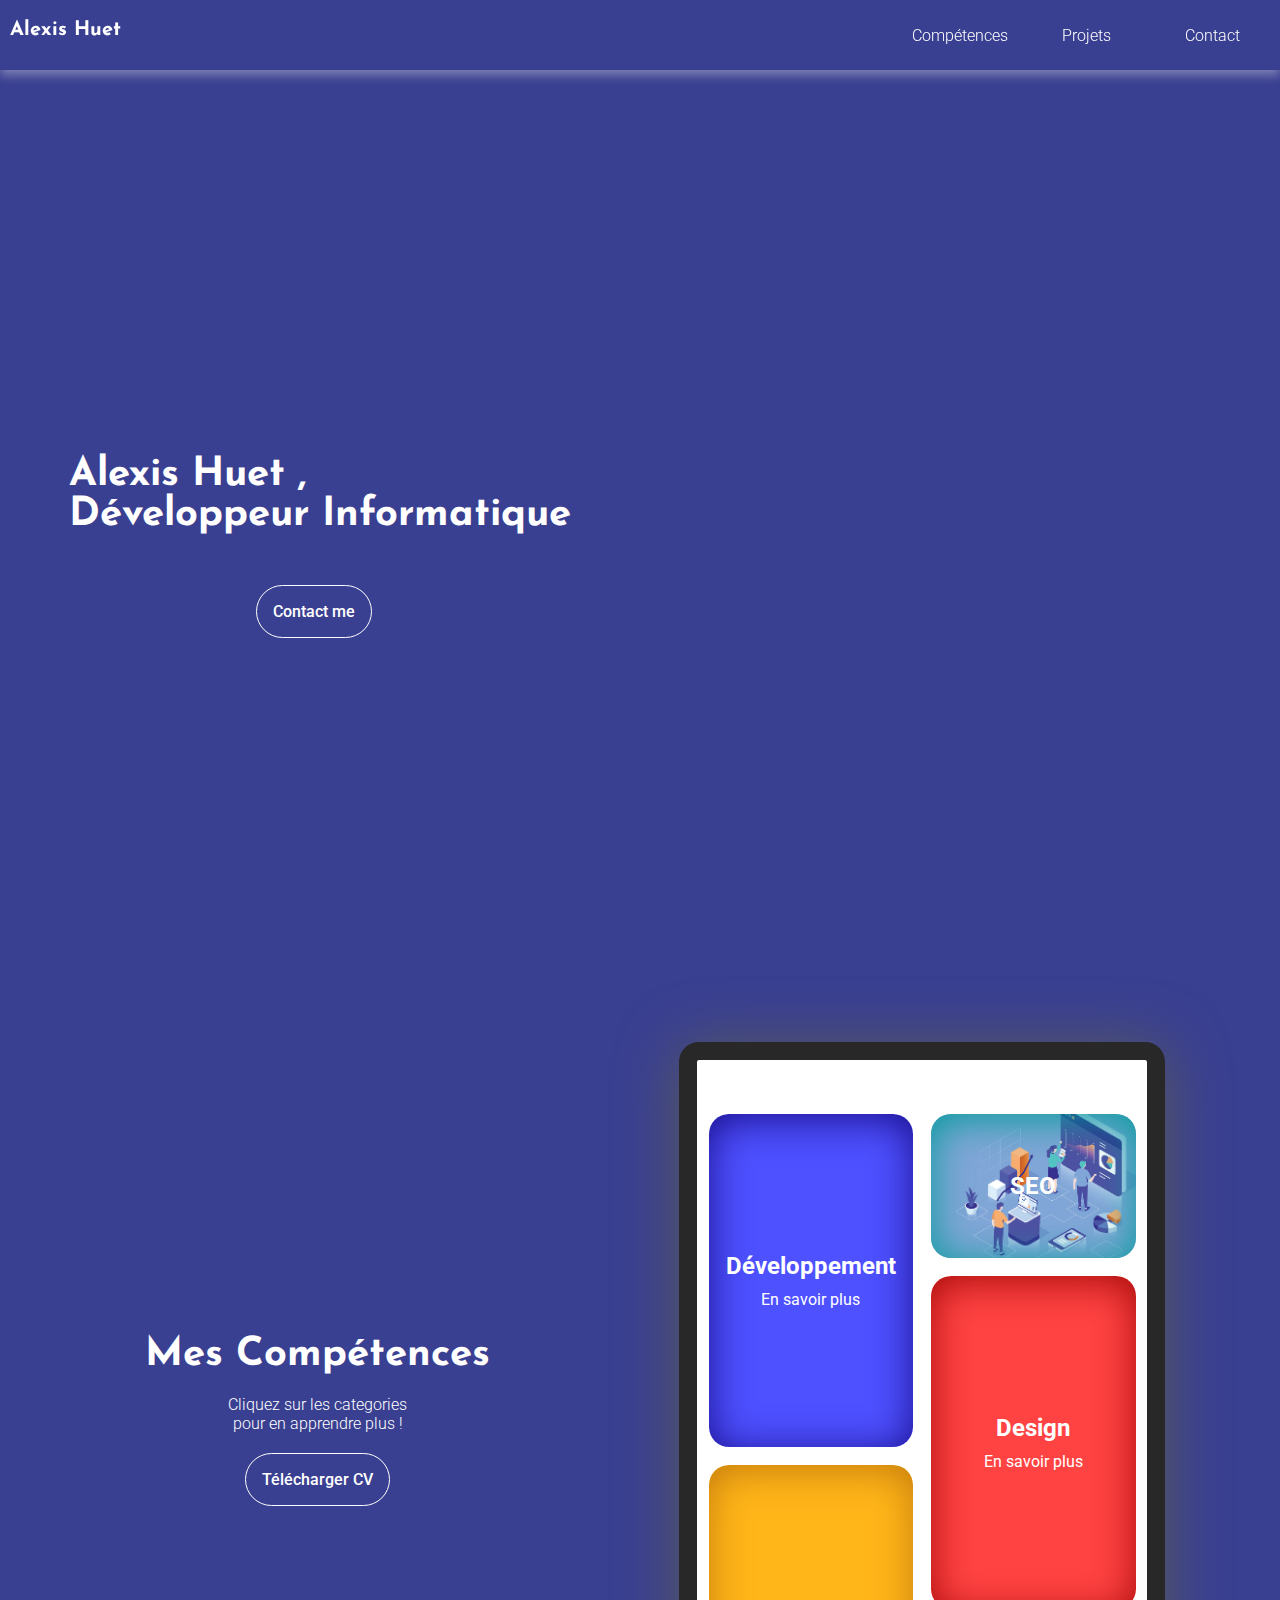
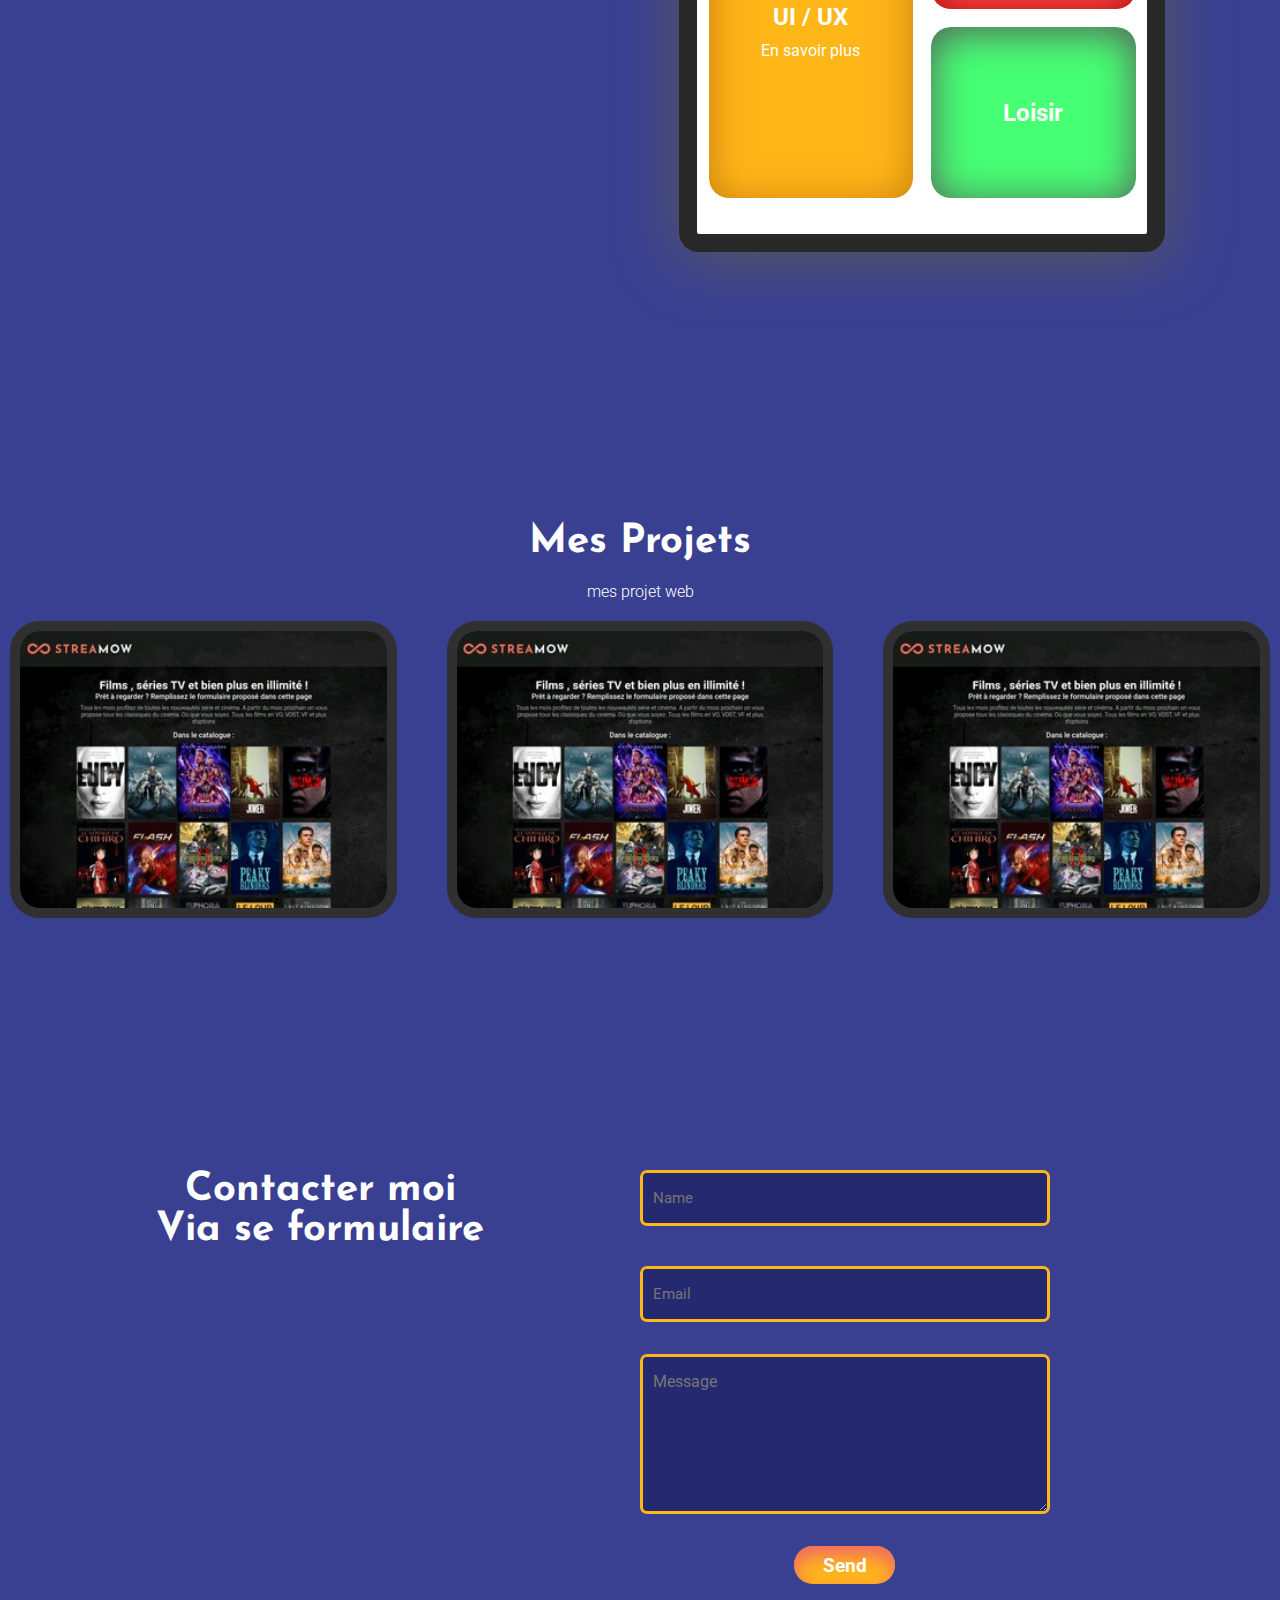
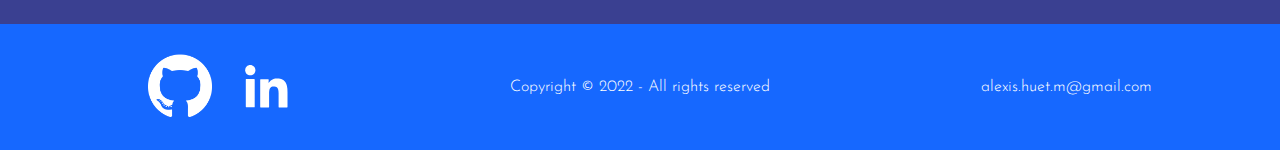
==== index.html @ 776e1e2f "fix" ====
<!DOCTYPE html>
<html lang="fr">
  <head>
    <meta charset="UTF-8" />
    <meta http-equiv="X-UA-Compatible" content="IE=edge" />
    <meta name="viewport" content="width=device-width, initial-scale=1.0" />
    <link rel="stylesheet" href="css/reset.css" />
    <link rel="stylesheet" href="css/theme.css" />
    <link rel="stylesheet" href="css/main.css" />
    <link rel="stylesheet" href="css/nav.css" />
    <link rel="stylesheet" href="css/hero_ban.css" />
    <link rel="stylesheet" href="css/skills.css" />
    <link rel="stylesheet" href="css/myskills.css" />
    <link rel="stylesheet" href="css/card.css" />
    <link rel="stylesheet" href="css/modal.css" />
    <link rel="stylesheet" href="css/project.css" />
    <link rel="stylesheet" href="css/contact.css" />
    <link rel="stylesheet" href="css/footer.css" />

    <title>Portfolio</title>
  </head>
  <body>
    <header>
      <a href=""><h1>Alexis Huet</h1></a>
      <nav>
        <ul>
          <li><a href="index.html">Compétences</a></li>
          <li><a href="portfolio.html">Projets</a></li>
          <li><a href="contact.html">Contact</a></li>
          
        </ul>
      </nav>
    </header>
    <main>
      <section class="hero_banner">
        <h2>
          Alexis Huet ,<br />
          Développeur Informatique
        </h2>
        <p></p>
        <a href="">Contact me</a>
      </section>
      <section class="skills">
        <div class="myskills">
          <h2>Mes Compétences</h2>
          <p>Cliquez sur les categories<br />pour en apprendre plus !</p>
          <button>Télécharger CV</button>
        </div>

        <ul class="cards-dis">
          <li class="border">
            <!--Template-->
          </li>
          <li class="dz card-ddzone">
            <h3>SEO</h3>
          </li>
          <li class="card card-l">
            <h3>Développement</h3>
            <p>En savoir plus</p>
          </li>
          <li class="card card-ur">
            <h3>Design</h3>
            <p>En savoir plus</p>
          </li>
          <li class="card card-br">
            <h3>UI / UX</h3>
            <p>En savoir plus</p>
          </li>
          <li class="dz card-dzone">
            <h3>Loisir</h3>
          </li>
        </ul>
      </section>
      <section class="my_projects">
        <h2>Mes Projets</h2>
        <p>mes projet web</p>
        <ul class="grid_projects">
          <li>
            <img src="asset/strmw.jpeg" alt="Streamow site de streaming" />
          </li>
          <li><img src="asset/strmw.jpeg" alt="" /></li>
          <li><img src="asset/strmw.jpeg" alt="" /></li>
        </ul>
      </section>
      <section class="contact">
        <h2>
          Contacter moi <br />
          Via se formulaire
        </h2>
        <form action="">
          <input type="text" name="name" placeholder="Name" />
          <input type="email" name="email" placeholder="Email" />
          <textarea name="message" placeholder="Message"></textarea>
          <input type="submit" value="Send" />
        </form>
      </section>
    </main>
    <footer>
      <div>
        <a href=""><img src="asset/Github.png" alt="" /></a>
        <a href=""><img src="asset/linkedin.svg" alt="" /></a>
      </div>

      <p>Copyright &copy; 2022 - All rights reserved</p>
      <p>alexis.huet.m@gmail.com</p>
    </footer>
    <script src="js/modal.js"></script>
  </body>
</html>
---- css/theme.css ----
:root{
    
    ---font-light-color:rgb(255, 255, 255);
    ---font-dark-color:rgb(58, 64, 145);
    ---title-size:4rem;
    ---title-font-family:'Josefin Sans', sans-serif;
    ---p-font-family:'Roboto', sans-serif;
    
}
---- css/main.css ----
@import url('https://fonts.googleapis.com/css2?family=Roboto:wght@300;500;700&display=swap');
@import url('https://fonts.googleapis.com/css2?family=Josefin+Sans:wght@700&display=swap');

body{
    background-color: var(---font-dark-color);
}
---- css/nav.css ----
header{
    display: flex;
    background-color:var(---font-dark-color);
    position:sticky;
    top:0;
    text-align: center;
    box-shadow: 0 0.5rem 1rem 0 #f7f4f45d;
    justify-content: space-between;
    z-index: 2;
    
    
}
header a{
    text-decoration: none;
    color: var(---font-light-color);
    padding: 1rem;
    margin-right: 1rem;
}
header>a>h1{
    margin-top: 0.5em;
    font-family: var(---title-font-family);
    margin-bottom: 2rem;
    font-size: 2rem;
    font-weight: 700;
    color: var(---font-light-color);
    float: left;
}
nav{
    font-family: var(---p-font-family);
    display: flex;
    align-items: center;
    font-size: 1.6rem;
    font-weight: 300;
    scroll-behavior: smooth;

    
    
}
nav>ul{
    display: grid;
    grid-template-columns: repeat(3, 1fr);
}
---- css/hero_ban.css ----
.hero_banner{
    height: 100vh;
    display: flex;
    background-image: url(asset/herobanbc.jpg);
    background-repeat: no-repeat;
    background-size: contain;

}
.hero_banner>img{
    width: 100%;
    height: 100%;
    object-fit: cover;
}
.hero_banner>h2{
    font-family: var(---title-font-family);
    font-size:var(---title-size);
    font-weight: 700;
    color: #fff;
    position: absolute;
    top: 55%;
    left: 25%;
    transform: translate(-50%, -50%);
}
.hero_banner>a{
    font-family: 'Roboto', sans-serif;
    font-size: 1.6rem;
    font-weight: 500;
    color: #fff;

    text-decoration: none;
    text-align: center;
    border: 0.1em solid #fff;
    position: absolute;
    top: 65%;
    left: 20%;
    padding: 1em;
    border-radius: 4em 4em 4em 4em;
}
.hero_banner>a:hover{
    transition: ease-in-out 0.3s;
    background-color: var(---font-dark-color);
    color:var(---font-light-color);
}
---- css/skills.css ----
.skills{
    display: grid;
    grid-template-columns: repeat(2, 1fr);
    grid-gap: 1rem;
    font-family: var(---p-font-family);
    height: 100vh;
}
.skills>div>h2{
    font-family: var(---title-font-family);
    font-size: 4em;
    font-weight: 700;
    color: var(---font-light-color);
}
.skills>div>p{
    font-family: var(---p-font-family);
    font-size: 1.6em;
    font-weight: 300;
    color: var(---font-light-color);
}
.skills>div>button{
    font-family: var(---p-font-family);
    font-size: 1.6rem;
    font-weight: 500;
    color: var(---font-light-color);
;    border: 0.1em solid var(---font-light-color);
    padding: 1em;
    border-radius: 4em 4em 4em 4em;
}


.cards-dis>li>img{
    width: 6.4rem;
    height: 6.4rem;

}
---- css/myskills.css ----
.myskills {
    display: flex;
    flex-direction: column;
    justify-content: center;
    align-items: center;
    gap: 2rem;
    margin: 0 auto;
    width: 100%;
    padding: 0;
    text-align: center;
}
.myskills>h2{
    font-family: 'Josefin Sans', sans-serif;
    font-size: 4em;
    font-weight: 700;
    color: var(---font-light-color);
}
.myskills>p{
    font-family: 'Josefin Sans', sans-serif;
    font-size: 1.6em;
    font-weight: 300;
    color: var(---font-light-color);
}
.myskills>button{
    font-family: 'Roboto', sans-serif;
    font-size: 1.6rem;
    font-weight: 500;
    color: var(---font-light-color);
    border: 0.1em solid var(---font-light-color);
    padding: 1em;
    border-radius: 4em 4em 4em 4em;
}
---- css/card.css ----
.cards-dis{
position: relative;

}
.cards-dis>*{
    position: absolute;
}
.card{
    display: flex;
    flex-direction: column;
    justify-content: center;
    align-items: center;

height: 37vh;
width: 16vw;
padding: 2em;
gap: 1rem;
border-radius: 2em;

    
}
.card:hover{
    opacity: 0.8;
    transition: all  ease-in-out 0.5s;
}
.cards-dis>*{
    cursor:pointer;
}
.cards-dis>*>h3{
    font-size: 2.4rem;
    font-weight: 700;
    color: #fff;
    text-align: center;
    margin:0;
}
.cards-dis>*>p{
    font-size: 1.6rem;
    font-weight: 400;
    color: #fff;
    text-align: center;
    margin:0;
}


.card-ddzone{
    display: flex;
    flex-direction: column;
    justify-content: center;
    background-color: rgb(70, 255, 230);
    box-shadow: inset rgb(2, 155, 155) 0 0.5em 4em 0;
    height: 16vh;
    width: 16vw;
    top: 16% ;
    left: 45% ;
    border-radius: 2rem;
    background-image: url(../asset/seo.jpg);
    background-size: cover;

}
.border{
    border: solid rgb(40, 40, 40) 2vh;
    background-color: #fff;
    border-radius: 2em;
    height: 90vh;
    width: 38vw;
    top:8%;
    left: 5.3%;
    box-shadow:  rgb(89, 90, 89) 0 0.5em 6em 0 ;
    cursor:initial;
}
.card-dzone>h3{
    font-size: 2.4rem;
    font-weight: 700;
    color: #fff;
    text-align: center;
    margin:0;
}
.card-dzone{
    display: flex;
    flex-direction: column;
    justify-content: center;
    text-align: center;
    background-color: rgb(70, 255, 116);
    box-shadow: inset rgb(89, 90, 89) 0 0.5em 4em 0 ;
    background-image: url(https://www.ecranmobile.fr/photo/art/grande/58908929-43381174.jpg?v=1631617377);
    background-size: cover;
    background-position: center;
    height: 19vh;
    width: 16vw;
    top: 73% ;
    left: 45% ;
    border-radius: 2rem;

}

.card-l{
    left: 10%;
    top: 16%;
    background-color: rgb(78, 81, 255);
    box-shadow: inset rgb(26, 14, 139) 0 0.5em 4em 0 ;
    background-image: url(https://media.istockphoto.com/photos/programming-code-abstract-technology-background-of-software-deve-picture-id537331500?b=1&k=20&m=537331500&s=170667a&w=0&h=-OawbbTR9TwfewLYKlaU-_cn1m_dq1WLpBK1qubFhGI=);
    background-size: cover;
    background-position: center;
}
.card-br{
    top:55%;
    left: 10%;
    background-color: rgb(255, 182, 25);
    background-image: url(https://blog.lesjeudis.com/wp-content/uploads/2021/06/ux-ui-design-mobile-1536x673.png);
    background-size: cover;
    background-position: center;
    box-shadow: inset rgb(197, 123, 12) 0 0.5em 4em 0 ;
}
.card-ur{
    top: 34%;
    left: 45%;
    background-color: rgb(255, 67, 67);
    background-image: url(https://aldraskaii.info/wp-content/uploads/2016/10/Logo-Design-Ireland1.jpg);
    background-size: cover;
    background-position: center;
    box-shadow: inset rgb(165, 9, 9) 0 0.5em 4em 0 ;
    
}
---- css/modal.css ----
/*exit button*/
.exit {
    position: absolute;
    left: 1rem;
    top: 2.5rem;
    width: 3.2rem;
    height: 3.2rem;
    opacity: 0.3;
    z-index: 1;
    content: '-';
    color: black;
  }
  .exit:hover {
    opacity: 1;
  }
  .exit:before, .exit:after {
    position: absolute;
    left: 1.5em;
    content: ' ';
    height: 1.5em;
    width: 0.2em;
    background-color: rgb(0, 0, 0);
  }
  .exit:before {
    top: -25%;
    transform: rotate(45deg);
  }
  .exit:after {
    top: 23%;
    transform: rotate(-45deg);
  }
/**/

.bd-dev{
    z-index: 1;
    transition:all ease-in-out 0.5s;
    overflow: hidden;
    background-color: rgb(255, 255, 255);
}
.border>h3{
    color: rgb(0, 0, 0);
    padding-top: 2rem;
    padding-bottom: 2rem;
    box-shadow: 0 0.5rem 1rem 0 #8282825d;
    margin-bottom: 2rem;
    font-family: var(---title-font-family);
    
}
.dis-prog{
    display: grid;
    grid-template-columns: repeat(2,1fr);
    text-align: center;
}
.border>h4{
    text-align: center;
    font-family: var(---title-font-family);
    padding-top: 1rem;
    padding-bottom: 1rem;
    font-size: 2rem;
    margin: 2rem 2rem 2rem 2rem;
    color: black;
    border-bottom: solid thin black;

}
h5{
    font-family: var(---title-font-family);
    font-size: 2rem;
    margin-left: 2rem;
}
.comp-dis{
    display: grid;
    gap:  1rem;
    grid-template-columns: repeat(2,1fr);
    

}
.comp-dis>li{
    display: flex;
    align-items: center;
    font-size: 2rem;
    background: linear-gradient(to bottom right,rgb(58,170,252),rgb(1,31,53));
    border-radius: 2vw;
    color: #fff;
    
}
.comp-dis>li>h6{
    font-family: var(---p-font-family);
    font-weight: 500;
    font-size: 1.6rem;
    margin-left: 2rem;
}
.comp-dis>li>img{
    background-color: rgb(241, 241, 241);
    border-radius: 2rem;
    width: 8vw;
}
.exit{
    position: absolute;
    color: rgb(0, 0, 0);

}

/* Graph */

.dis-graph{
    display: grid;
    gap: 1rem;
}
.dis-graph>li{
    display: flex;
    flex-flow: row nowrap;
    align-content: center;
    border-radius: 2rem;
    margin-left: 2rem;
    margin-right: 2rem;
    height: 15vh;
}
.dis-graph>li:nth-child(1){
    background: linear-gradient(to bottom right,rgb(58,170,252),rgb(5, 72, 119));
}
.dis-graph>li:nth-child(2){
    background: linear-gradient(to bottom right,rgb(252,153,39),rgb(163, 8, 11));
}
.dis-graph>li:nth-child(3){
    background: linear-gradient(to bottom right,rgb(252, 39, 192),rgb(209, 45, 47));
}
.dis-graph>li:nth-child(4){
    background: linear-gradient(to bottom right,rgb(40, 38, 39),rgb(18, 11, 11));
}
.dis-graph>li>h6{
    font-size: 2.6rem;
    margin: 0;
    color: #fff;
    margin-top: 1rem;
    margin-left: 1rem;
    text-align: center;
}
.dis-graph>li>img{
    float: left;
}
---- css/project.css ----
.my_projects {
    height: 100vh;
  display: flex;
  flex-direction: column;
  justify-content:center;
  text-align: center;
  gap: 2rem;
}
.my_projects > h2 {
  font-family:var(---title-font-family);
  font-size: 4.0rem;
  font-weight: 700;
  color:var(---font-light-color);
}
.my_projects > p {
  font-family: var(---p-font-family);
  font-size: 1.6rem;
  font-weight: 300;
  color: var(---font-light-color);
}
.grid_projects {
  display: grid;
  grid-template-columns: repeat(3, 1fr);
  grid-gap: 5rem;
  margin: 0rem 1rem 0rem 1rem;
}
.grid_projects > li {
  color:var(---font-light-color);
  text-align: center;
  border-radius: 3rem;
  overflow: hidden;
  border: 1rem solid rgb(48, 48, 48);
}
.grid_projects > li > img {
  width: 100%;
  height: 100%;
  object-fit: cover;
}
---- css/contact.css ----
.contact{
    font-family: 'Roboto', sans-serif;
        display: grid;
        grid-template-columns: repeat(2, 1fr);
        justify-content: center;
}
.contact>h2{
    font-family: 'Josefin Sans', sans-serif;
    font-size: 4.0em;
    font-weight: 700;
    color: var(---font-light-color);
    text-align: center;
    float: left;

}
.contact>form{
    display: flex;
    width: fit-content;
    align-items: center;
    justify-content: center;
    flex-direction: column;
}
.contact>form>input:nth-child(2){
    margin-top: 4rem;

}
.contact>form>input{
    font-size: initial;
    width: 32vw;
    background-color: rgb(36, 41, 112);
    border-radius: 0.7rem 0.7rem 0.7rem 0.7rem;
    padding: 2.5rem 0rem 2.5rem 1rem;
    height: 2em;
    border: rgb(255, 182, 25) 3px solid;
    font-family: 'Roboto', sans-serif;
    font-size: 1.5rem;

}
.contact>form>textarea{
    width: 32vw;
    margin-top: 2em;
    margin-bottom: 2em;
    background-color: rgb(36, 41, 112);
    border-radius: 0.7rem 0.7rem 0.7rem 0.7rem;
    padding: 1.5rem 0rem 0rem 1rem;
    height: 10em;
    border: rgb(255, 182, 25) 3px solid;
    font-family: 'Roboto', sans-serif;
    font-size: 1.6rem;

}
.contact>form>input:last-child{
    margin-bottom: 4rem;
    background-color: rgb(255, 182, 25);
    color: #fff;
    text-align: center;
    vertical-align: middle;
    font-size: 1.9rem;
    box-shadow: inset rgb(241, 103, 103) 0 0.5em 1em 0;
    border: none;
    padding: 0em 1.5em 0em 1.5em;; 
    border-radius: 4rem 4rem 4rem 4rem;
    font-weight: 700;
    width: fit-content;
    cursor: pointer;

}

.contact>form>input:last-child:hover{
    transition: ease-in-out 0.3s;
    background-color: rgb(255, 90, 25);
    
}
---- css/footer.css ----
footer{
    height: 14vh;
    display: grid;
    grid-template-columns: repeat(3, 1fr);
    text-align: center;
    background-color: rgb(22, 104, 255);
    justify-content: center;
    align-items: center;
}
footer>div>a>img{
    width: 6.4rem;
    height: 6.4rem;
    margin-left: 2rem;
}
footer>p{
    font-size: 1.6em;
    padding: 1rem;
    font-family: 'Josefin Sans', sans-serif;
    color: #fff;
    vertical-align: bottom;
}
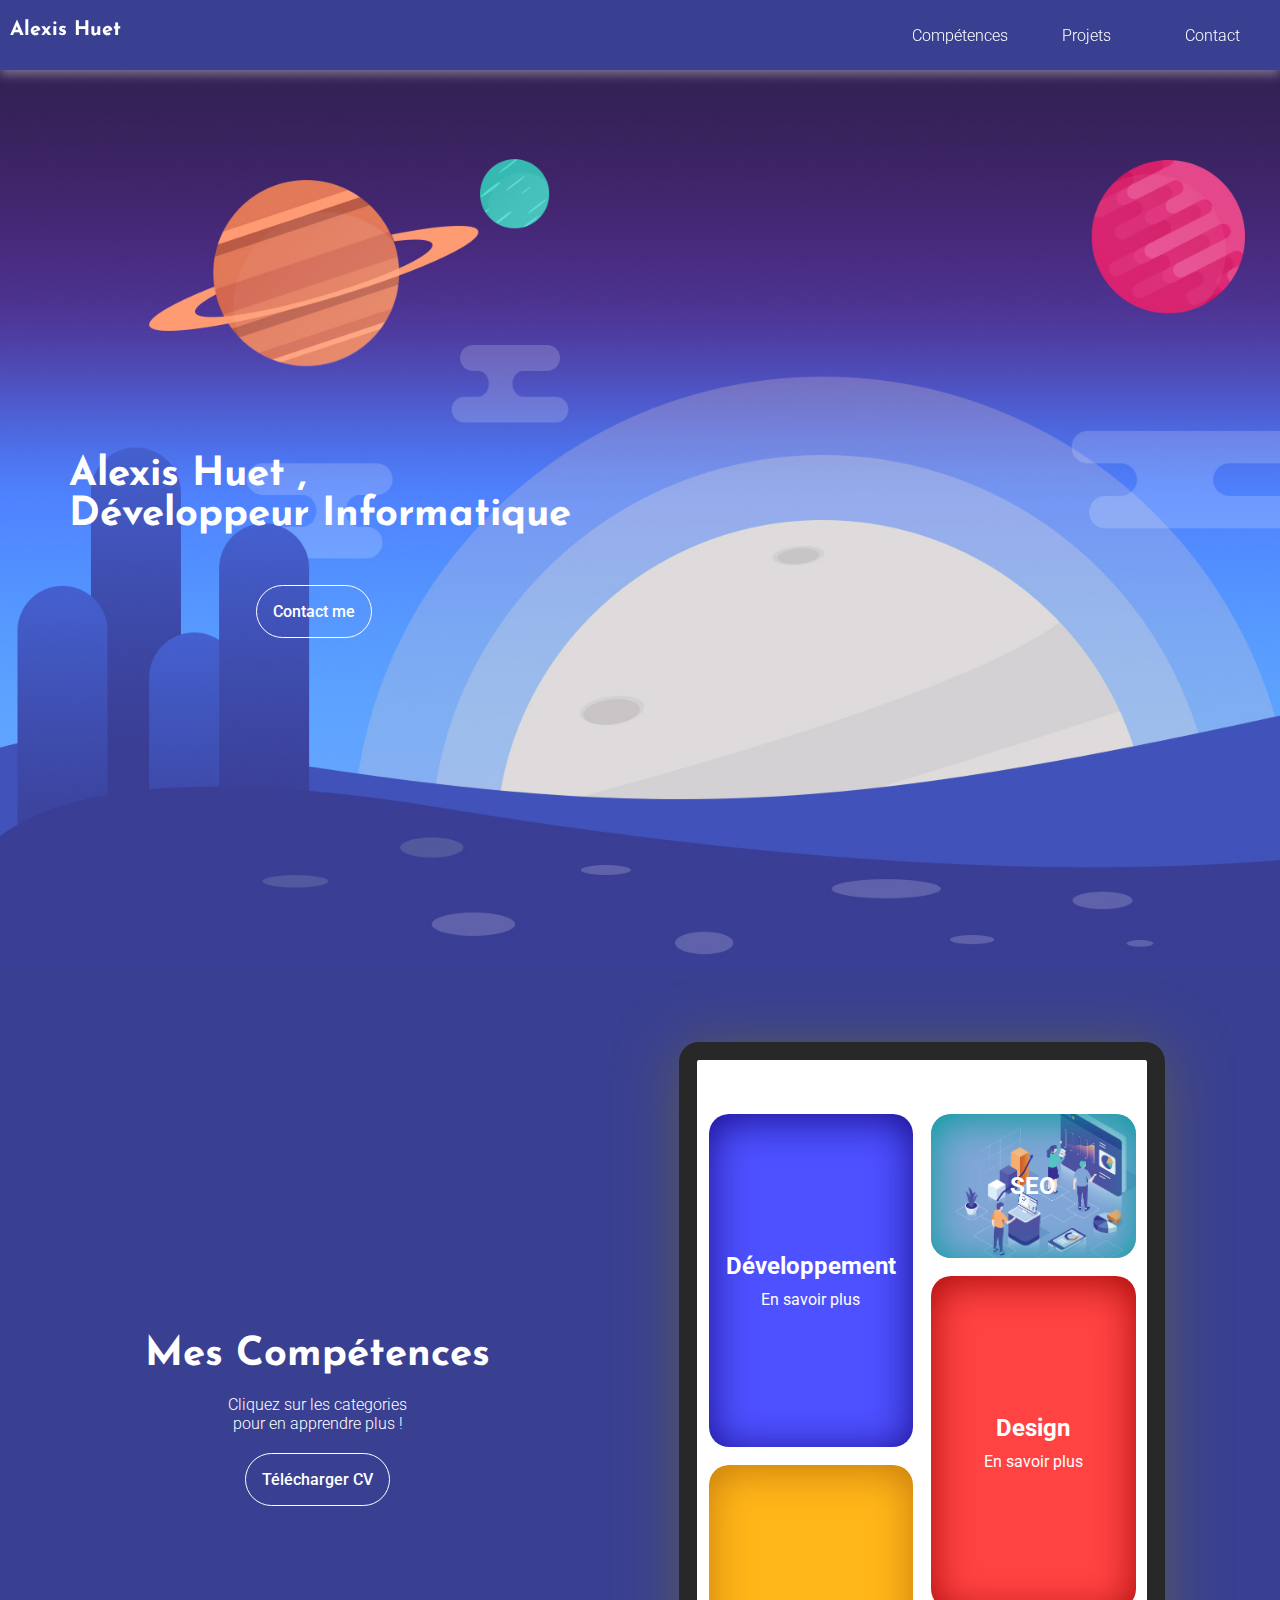
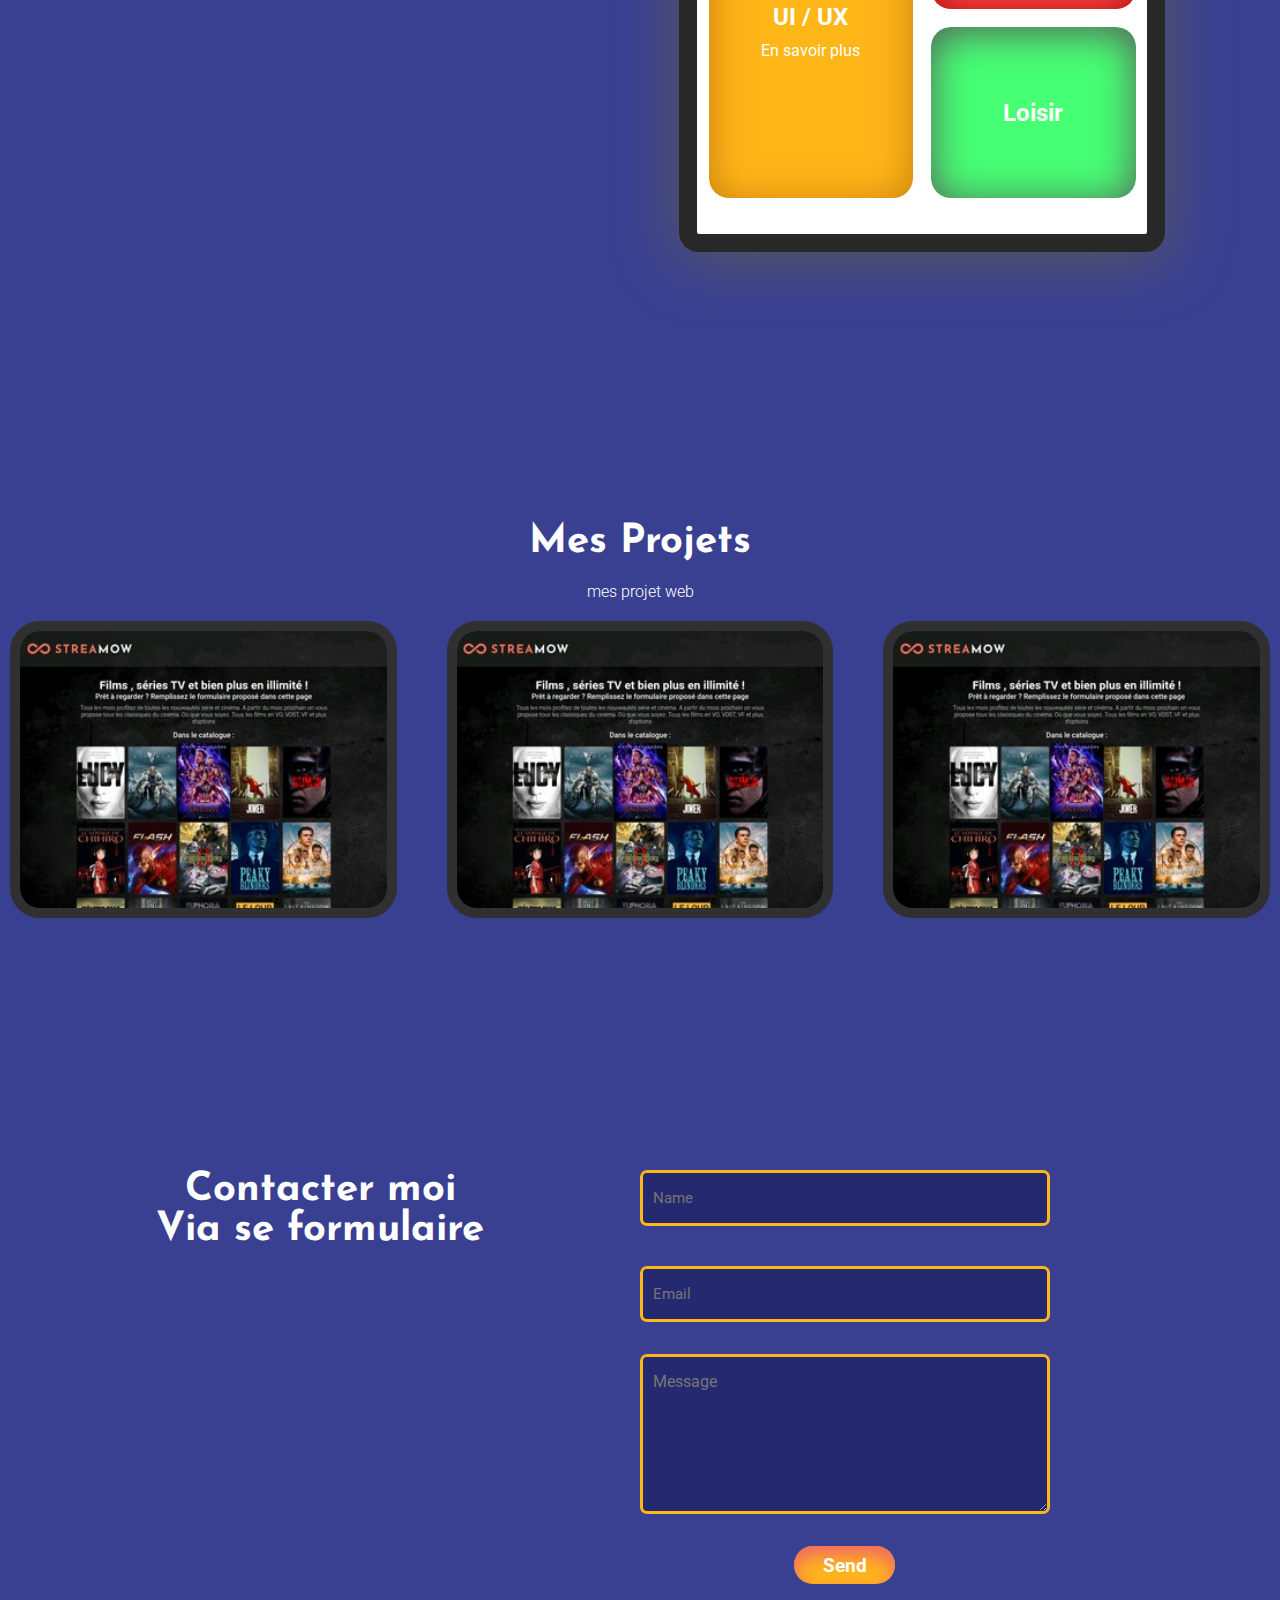
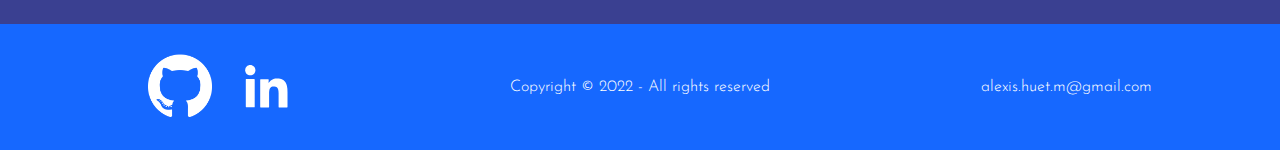
==== commit 8a8bc4d9: "w3c validator ok + bc fix" ====
--- a/index.html
+++ b/index.html
@@ -87,7 +87,7 @@
           Contacter moi <br />
           Via se formulaire
         </h2>
-        <form action="">
+        <form action="/test.html">
           <input type="text" name="name" placeholder="Name" />
           <input type="email" name="email" placeholder="Email" />
           <textarea name="message" placeholder="Message"></textarea>
--- a/css/hero_ban.css
+++ b/css/hero_ban.css
@@ -1,9 +1,9 @@
 .hero_banner{
     height: 100vh;
     display: flex;
-    background-image: url(asset/herobanbc.jpg);
+    background-image: url(../asset/herobanbc.jpg);
     background-repeat: no-repeat;
-    background-size: contain;
+    background-size: cover;
 
 }
 .hero_banner>img{
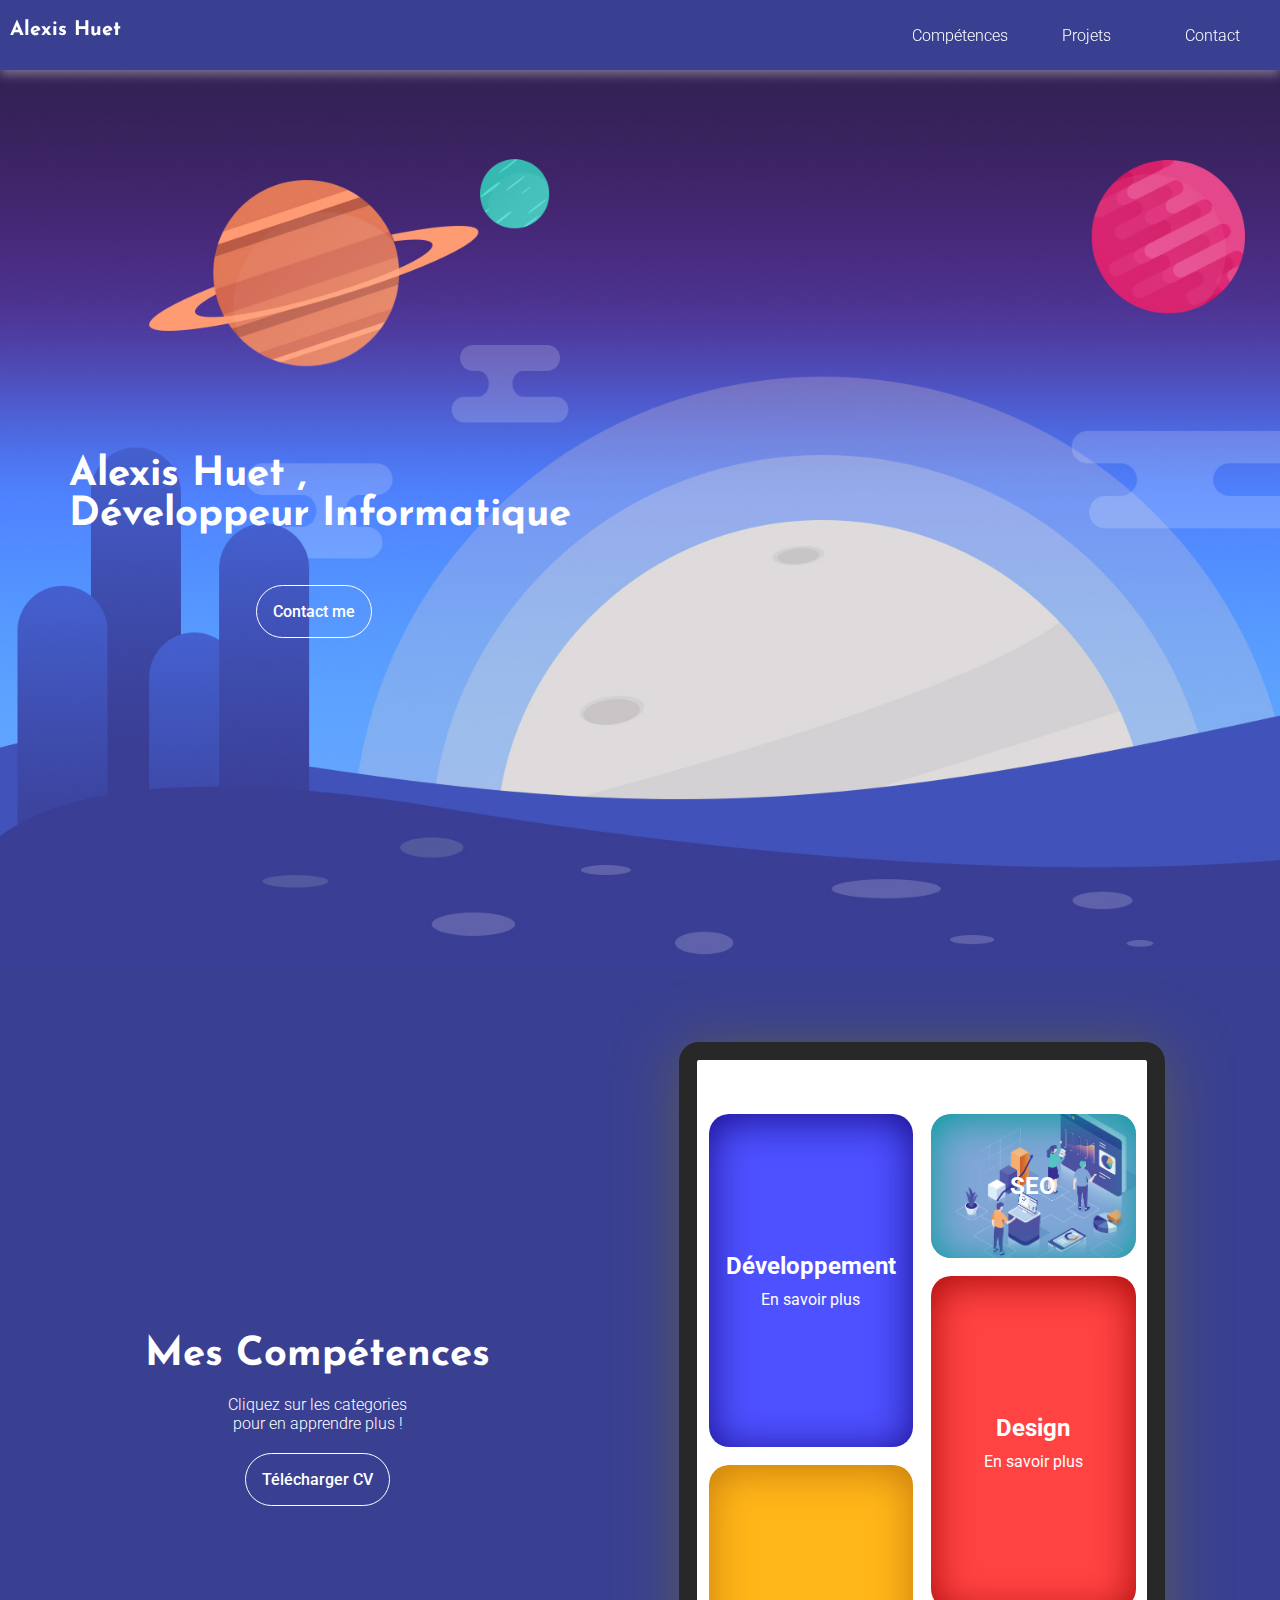
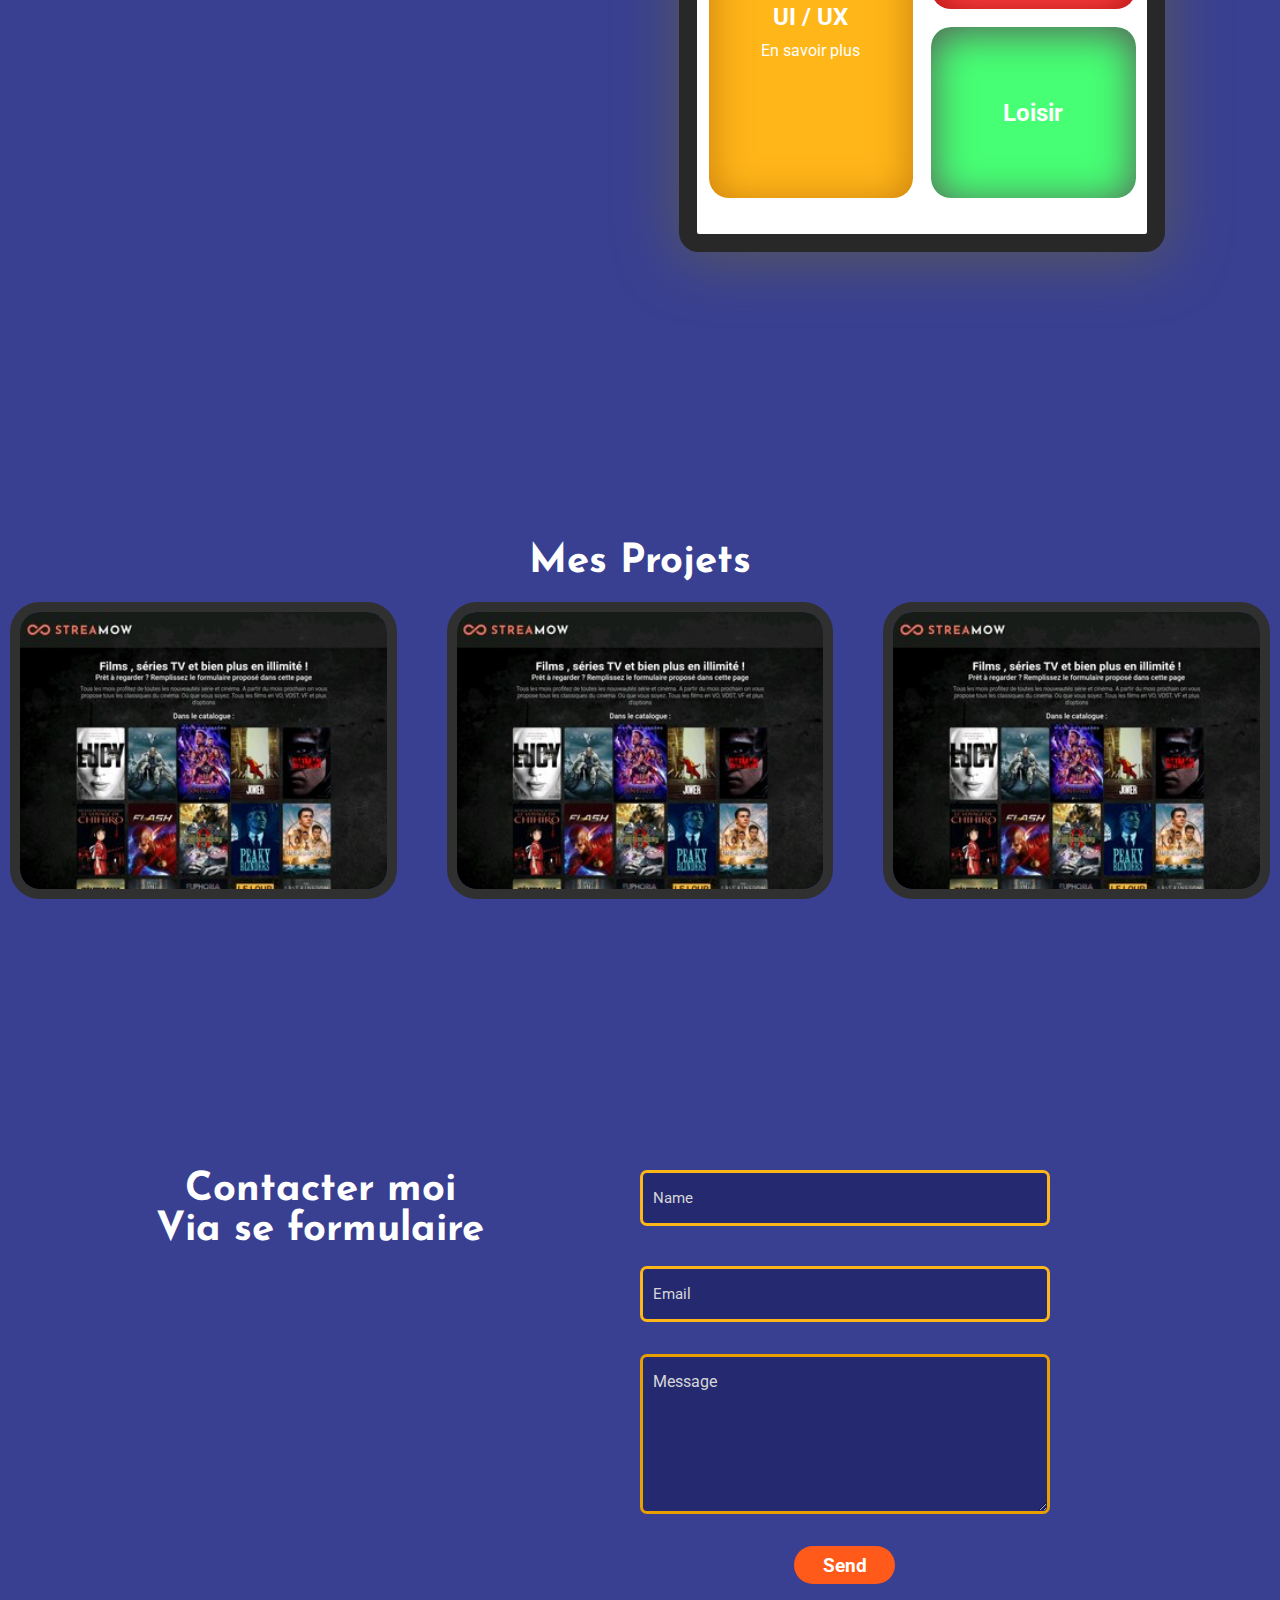
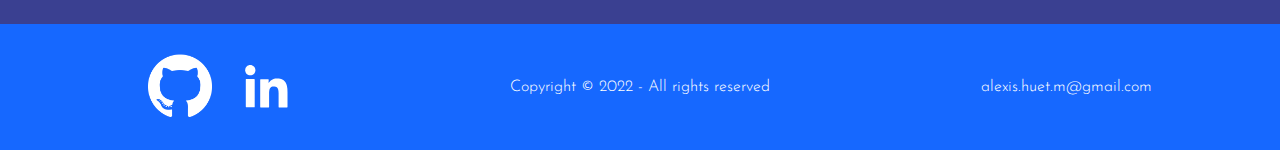
==== commit 0d1f359f: "update acces" ====
--- a/index.html
+++ b/index.html
@@ -2,6 +2,7 @@
 <html lang="fr">
   <head>
     <meta charset="UTF-8" />
+    <meta name="description" content="Portfolio  - Alexis Huet - DEV - WEB - Développement web - full stack - recherche alternance">
     <meta http-equiv="X-UA-Compatible" content="IE=edge" />
     <meta name="viewport" content="width=device-width, initial-scale=1.0" />
     <link rel="stylesheet" href="css/reset.css" />
@@ -50,6 +51,7 @@
         <ul class="cards-dis">
           <li class="border">
             <!--Template-->
+            <p class="exit"></p>
           </li>
           <li class="dz card-ddzone">
             <h3>SEO</h3>
@@ -73,7 +75,6 @@
       </section>
       <section class="my_projects">
         <h2>Mes Projets</h2>
-        <p>mes projet web</p>
         <ul class="grid_projects">
           <li>
             <img src="asset/strmw.jpeg" alt="Streamow site de streaming" />
@@ -97,8 +98,8 @@
     </main>
     <footer>
       <div>
-        <a href=""><img src="asset/Github.png" alt="" /></a>
-        <a href=""><img src="asset/linkedin.svg" alt="" /></a>
+        <a href=""><img src="asset/Github.png" alt="Github" /></a>
+        <a href=""><img src="asset/linkedin.svg" alt="Linkedin" /></a>
       </div>
 
       <p>Copyright &copy; 2022 - All rights reserved</p>
--- a/css/nav.css
+++ b/css/nav.css
@@ -41,4 +41,4 @@
 nav>ul{
     display: grid;
     grid-template-columns: repeat(3, 1fr);
-}+}
--- a/css/hero_ban.css
+++ b/css/hero_ban.css
@@ -42,6 +42,26 @@
     color:var(---font-light-color);
 }
 
+/* ############################################################################## */
+/* Responsive */
+@media screen and (max-width: 820px) {
+    .hero_banner>h2{
+        text-align: center;
+        width: 100%;
+        top: 45%;
+        left: 50%;
+    }
+    .hero_banner>a{
+        display: none;
+        top: 35%;
+        left: 35%;
+    }
+    .hero_banner{ 
+        background-position: center;
+    }
+    
+}
+
 
 
   
--- a/css/skills.css
+++ b/css/skills.css
@@ -33,4 +33,9 @@
     height: 6.4rem;
 
 }
-
+@media screen and (max-width: 820px) {
+    .skills{
+        display: grid;
+        grid-template-columns: repeat(1, 1fr);
+    }
+}
--- a/css/myskills.css
+++ b/css/myskills.css
@@ -31,3 +31,4 @@
     padding: 1em;
     border-radius: 4em 4em 4em 4em;
 }
+
--- a/css/card.css
+++ b/css/card.css
@@ -120,4 +120,50 @@
     background-position: center;
     box-shadow: inset rgb(165, 9, 9) 0 0.5em 4em 0 ;
     
+}
+
+@media (max-width: 820px) {
+    .border{
+        width: 90vw;
+        height: 60vh;
+}
+.card{
+    width: 35vw;
+    height: 24vh;
+}
+.card-dzone{
+    width: 35vw;
+    height: 12vh;
+    top:69%;
+    left: 52%;
+}
+.card-ddzone{
+    width: 35vw;
+    height: 11vh;
+    left: 52%;
+    top :14%;
+
+}
+.card-br{
+    top: 52%;
+    left: 12%;
+}
+.card-l{
+    top: 14%;
+    left: 12%;
+}
+.card-ur{
+    top: 32%;
+    left: 52%;
+}
+.cards-dis{
+    height: 70vh;
+}
+.cards-dis>*>h3{
+    font-size: 2.0rem;
+    font-weight: 700;
+    color: #fff;
+    text-align: center;
+    margin:0;
+}
 }--- a/css/modal.css
+++ b/css/modal.css
@@ -1,5 +1,8 @@
 
 /*exit button*/
+.exit-active{
+    z-index: 1;
+}
 .exit {
     position: absolute;
     left: 1rem;
@@ -7,7 +10,7 @@
     width: 3.2rem;
     height: 3.2rem;
     opacity: 0.3;
-    z-index: 1;
+    z-index: -1;
     content: '-';
     color: black;
   }
@@ -30,14 +33,78 @@
     top: 23%;
     transform: rotate(-45deg);
   }
-/**/
-
-.bd-dev{
+
+  /*Dev*/
+
+
+
+.db-dev{
     z-index: 1;
     transition:all ease-in-out 0.5s;
     overflow: hidden;
     background-color: rgb(255, 255, 255);
-}
+    display: flex;
+    flex-direction: column;
+    align-items: center;
+    gap: 1rem;
+}
+
+.db-dev>h4{
+    font-size: 2.4rem;
+    font-weight: 700;
+    color: #000;
+    text-align: center;
+    margin-top:2rem;
+}
+.dis-dev{
+    display: grid;
+    grid-template-columns: repeat(2, 1fr);
+    gap:2rem;
+    margin: 1rem;
+    width: fit-content;
+    
+}
+.dis-dev>li>figure{
+    display: flex;
+    flex-direction: column;
+    justify-content: center;
+    align-items: center;
+    background-color: beige;
+    gap: 1rem;
+    width: fit-content;
+    padding: 1rem;
+    background-color: rgb(80, 73, 73);
+    border-radius: 2rem;
+}
+.dis-dev>li>figure>img{
+    width: 14vw;
+    background-color: #fff;
+    border-radius: 1rem;
+}
+.dis-dev>li>figure>figcaption>h5{
+    font-size: 2rem;
+    font-weight: 700;
+    color: rgb(255, 255, 255);
+    text-align: center;
+    margin:0;
+}
+.dis-dev>li>figure>ul{
+    display: grid;
+    width: 100%;
+    grid-template-columns: repeat(2, 1fr);
+    gap: 1rem;
+
+}
+.dis-dev>li>figure>ul>li{
+    font-size: 1.6rem;
+    background-color: rgb(89, 125, 232);
+    color: #fff;
+    padding: 1rem;
+    border-radius: 2rem;
+    text-align: center;
+
+}
+/*
 .border>h3{
     color: rgb(0, 0, 0);
     padding-top: 2rem;
@@ -100,12 +167,19 @@
     color: rgb(0, 0, 0);
 
 }
+*/
 
 /* Graph */
 
 .dis-graph{
     display: grid;
-    gap: 1rem;
+    width: 100%;
+    gap: 1rem;
+}
+h5{
+    font-family: var(---title-font-family);
+    font-size: 2rem;
+    
 }
 .dis-graph>li{
     display: flex;
@@ -138,4 +212,60 @@
 }
 .dis-graph>li>img{
     float: left;
+}
+@media screen and (max-width: 820px){
+    .dis-dev>li>figure{
+        width: 100%;
+        margin: 0;
+    }
+    .dis-dev{
+        width: 100%;
+    }
+    .dis-dev{
+        display: grid;
+        grid-template-columns: repeat(2, 1fr);
+        gap:2rem;
+        width: 95%;
+        margin-left: 2rem;
+        margin-right: 2rem;
+        
+    }
+    .dis-dev>li>figure{
+        display: flex;
+        flex-direction: column;
+        justify-content: center;
+        align-items: center;
+        gap: 1rem;
+        width: 100%;
+        padding: 1rem;
+        background-color: rgb(80, 73, 73);
+        border-radius: 2rem;
+    }
+    .dis-dev>li>figure>img{
+        width: 14vw;
+        background-color: #fff;
+        border-radius: 1rem;
+    }
+    .dis-dev>li>figure>figcaption>h5{
+        font-weight: 700;
+        color: rgb(255, 255, 255);
+        text-align: center;
+        margin:0;
+    }
+    .dis-dev>li>figure>ul{
+        display: grid;
+        width: 100%;
+        grid-template-columns: repeat(2, 1fr);
+        gap: 1rem;
+    
+    }
+    .dis-dev>li>figure>ul>li{
+        font-size: 2vw;
+        background-color: rgb(89, 125, 232);
+        color: #fff;
+        padding: 1rem;
+        border-radius: 2rem;
+        text-align: center;
+    
+    }
 }--- a/css/project.css
+++ b/css/project.css
@@ -35,4 +35,23 @@
   width: 100%;
   height: 100%;
   object-fit: cover;
+}
+@media screen and (max-width: 820px) {
+    .grid_projects{
+      height: 60vh;
+      display: inline-block;
+      overflow: hidden;
+      margin: 0;
+    }
+    .grid_projects>li{
+      background-color: rgb(48, 48, 48);
+      margin: 4rem;
+    }
+    .grid_projects>li:nth-child(2){
+      display: none;
+    }
+    .grid_projects>li:nth-child(3){
+      display: none;
+    }
+
 }--- a/css/contact.css
+++ b/css/contact.css
@@ -34,7 +34,12 @@
     border: rgb(255, 182, 25) 3px solid;
     font-family: 'Roboto', sans-serif;
     font-size: 1.5rem;
+    color: #fff;
+    
 
+}
+.contact>form>input::placeholder,.contact>form>textarea::placeholder{
+    color: rgb(214, 214, 214);
 }
 .contact>form>textarea{
     width: 32vw;
@@ -44,19 +49,20 @@
     border-radius: 0.7rem 0.7rem 0.7rem 0.7rem;
     padding: 1.5rem 0rem 0rem 1rem;
     height: 10em;
-    border: rgb(255, 182, 25) 3px solid;
+    border: rgb(233, 159, 0) 3px solid;
     font-family: 'Roboto', sans-serif;
     font-size: 1.6rem;
+    color: #fff;
 
 }
 .contact>form>input:last-child{
     margin-bottom: 4rem;
-    background-color: rgb(255, 182, 25);
+    background-color: rgb(255, 90, 25);
     color: #fff;
     text-align: center;
     vertical-align: middle;
     font-size: 1.9rem;
-    box-shadow: inset rgb(241, 103, 103) 0 0.5em 1em 0;
+    box-shadow: inset rgba(241, 103, 103, 0) 0 0.5em 1em 0;
     border: none;
     padding: 0em 1.5em 0em 1.5em;; 
     border-radius: 4rem 4rem 4rem 4rem;
@@ -70,4 +76,21 @@
     transition: ease-in-out 0.3s;
     background-color: rgb(255, 90, 25);
     
+}
+@media screen and (max-width: 820px){
+    .contact{
+        grid-template-columns: 1fr;
+    }
+    .contact>form{
+        width: 100%;
+    }
+    .contact>h2{
+        margin-bottom: 2rem;
+    }
+    .contact>form>input, .contact>form>textarea{
+        width: 100%;
+        margin-left: 2rem;
+        margin-right: 2rem;
+        color: #fff;
+    }
 }--- a/css/footer.css
+++ b/css/footer.css
@@ -20,5 +20,13 @@
     color: #fff;
     vertical-align: bottom;
 }
+footer>div>a:hover{
+    box-shadow: 0 0.5rem 1rem 0 #f7f4f45d;
+}
 
 
+@media screen and (max-width: 820px) {
+    footer>p{
+        font-size: 3vw;
+    }
+}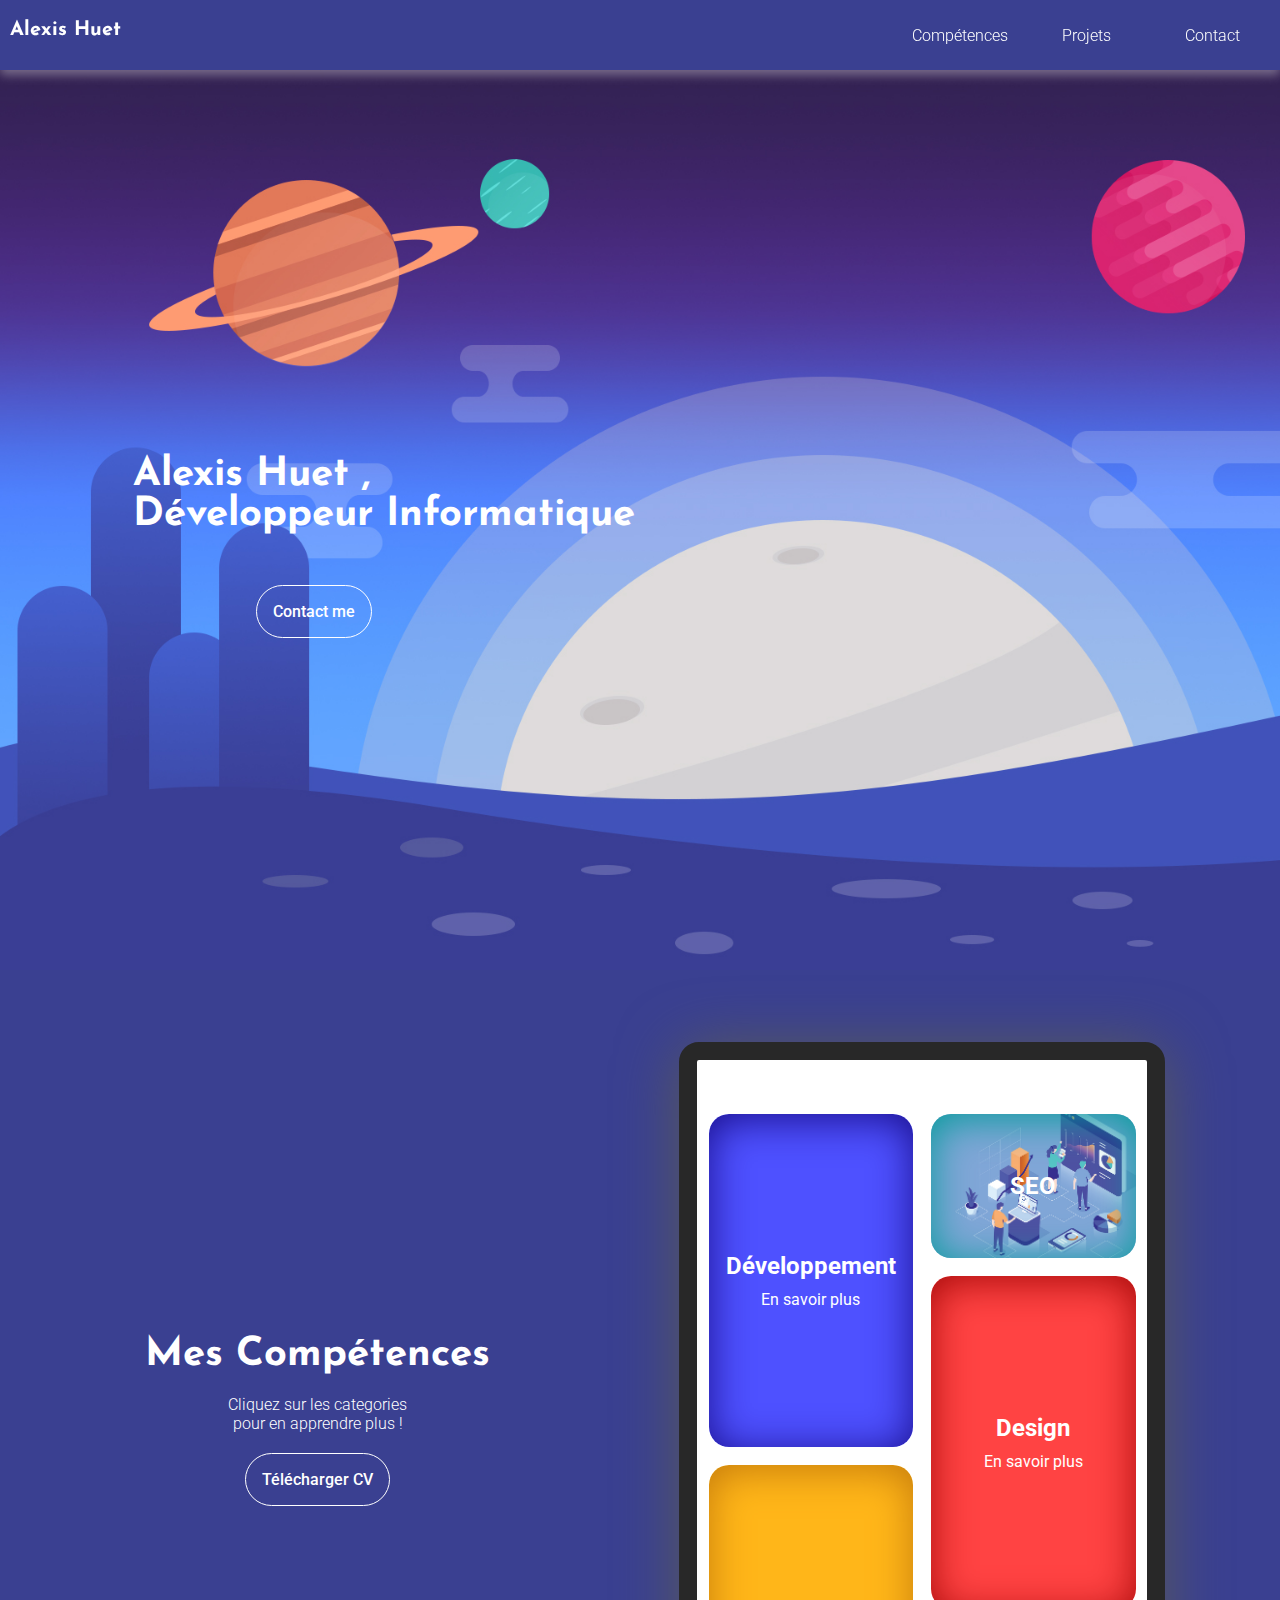
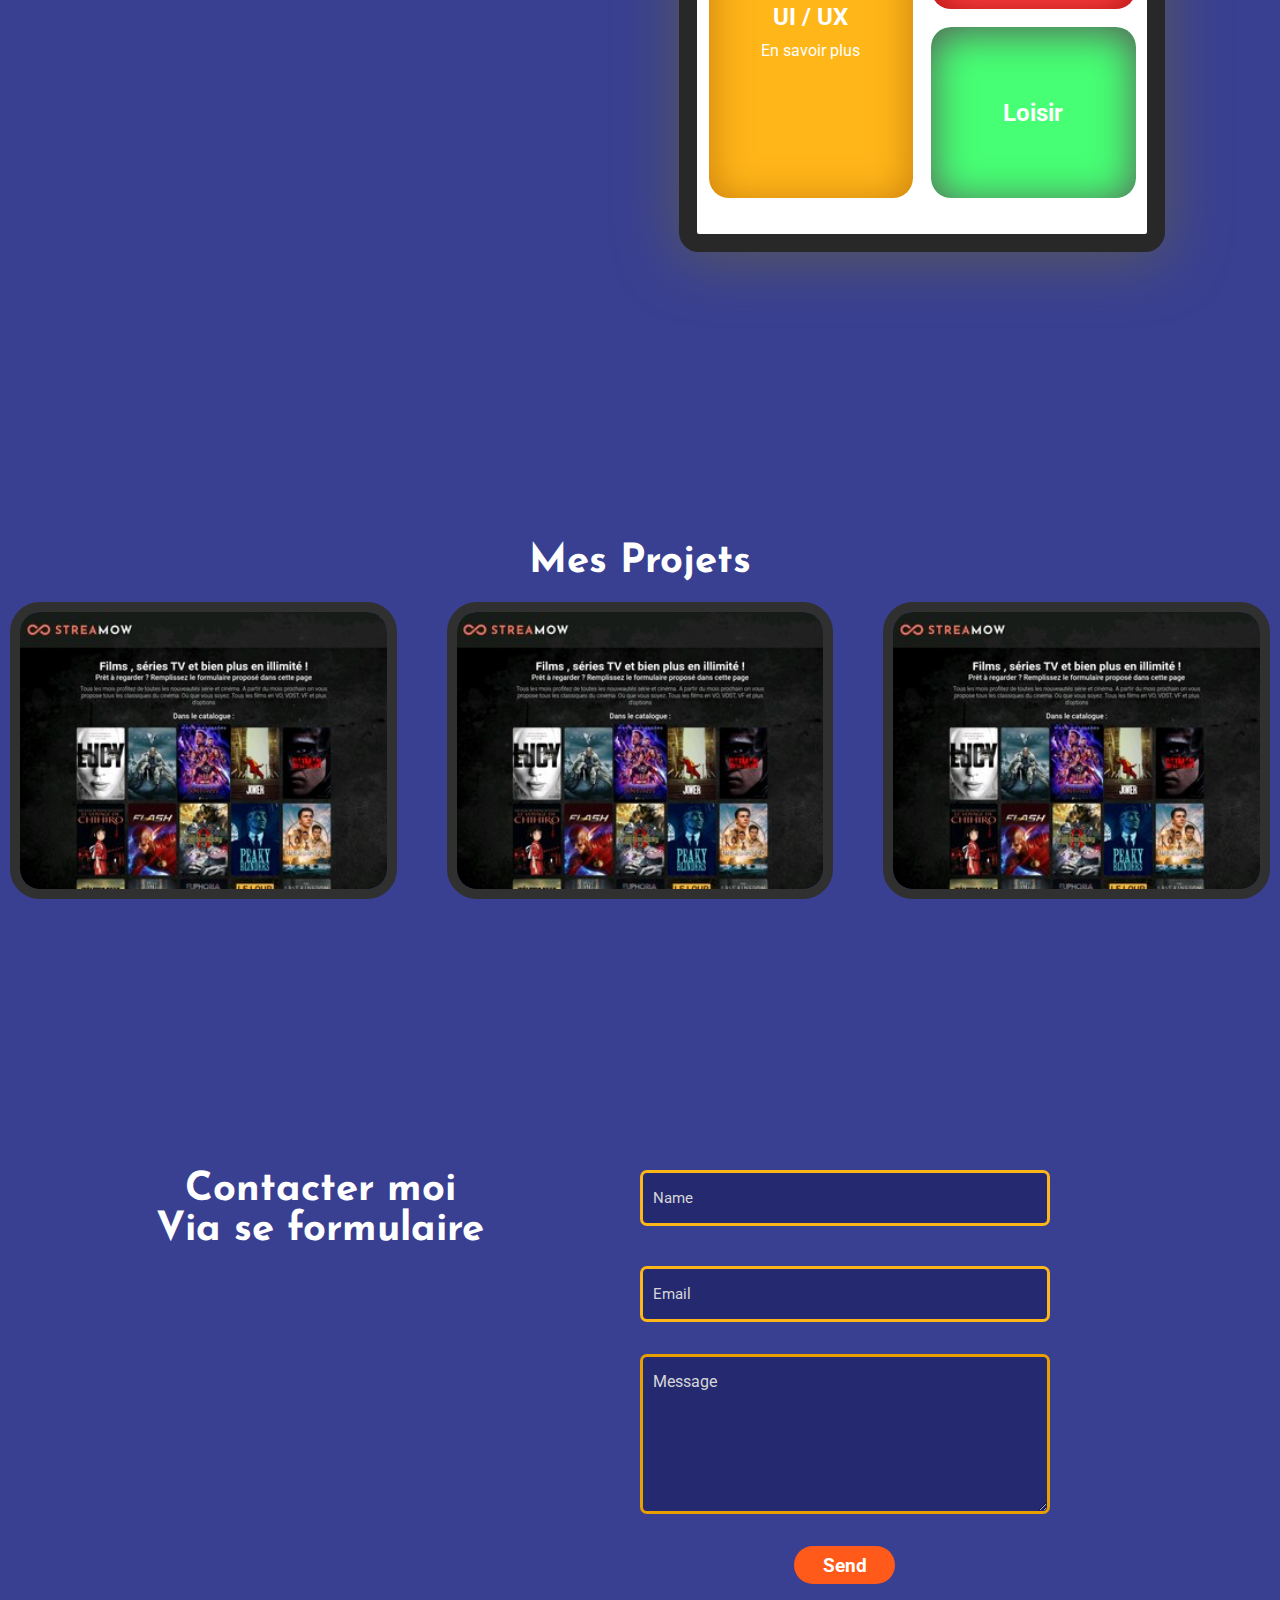
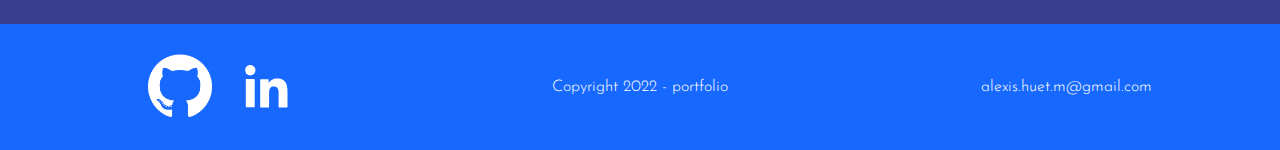
==== commit 033df238: "Update  Skill - Dev + Desgin sec" ====
--- a/index.html
+++ b/index.html
@@ -102,7 +102,7 @@
         <a href=""><img src="asset/linkedin.svg" alt="Linkedin" /></a>
       </div>
 
-      <p>Copyright &copy; 2022 - All rights reserved</p>
+      <p>Copyright 2022 - portfolio</p>
       <p>alexis.huet.m@gmail.com</p>
     </footer>
     <script src="js/modal.js"></script>
--- a/css/hero_ban.css
+++ b/css/hero_ban.css
@@ -18,7 +18,7 @@
     color: #fff;
     position: absolute;
     top: 55%;
-    left: 25%;
+    left: 30%;
     transform: translate(-50%, -50%);
 }
 .hero_banner>a{
@@ -51,6 +51,9 @@
         top: 45%;
         left: 50%;
     }
+    .hero_banner>h2{
+        font-size: 10vw;
+    }
     .hero_banner>a{
         display: none;
         top: 35%;
--- a/css/modal.css
+++ b/css/modal.css
@@ -1,21 +1,20 @@
 
 /*exit button*/
-.exit-active{
-    z-index: 1;
-}
+
 .exit {
     position: absolute;
     left: 1rem;
-    top: 2.5rem;
+    top: 2rem;
     width: 3.2rem;
     height: 3.2rem;
-    opacity: 0.3;
-    z-index: -1;
+    opacity: 1;
+    z-index: 0;
     content: '-';
     color: black;
   }
   .exit:hover {
-    opacity: 1;
+    transition: all 0.5s;
+    opacity: 0.3;
   }
   .exit:before, .exit:after {
     position: absolute;
@@ -23,7 +22,7 @@
     content: ' ';
     height: 1.5em;
     width: 0.2em;
-    background-color: rgb(0, 0, 0);
+    background-color: rgb(255, 255, 255);
   }
   .exit:before {
     top: -25%;
@@ -52,18 +51,23 @@
 .db-dev>h4{
     font-size: 2.4rem;
     font-weight: 700;
-    color: #000;
-    text-align: center;
-    margin-top:2rem;
+    font-family: var(---title-font-family);
+    color: rgb(255, 255, 255);
+    text-align: center;
+    width: 100%;
+    background: linear-gradient(to bottom right,rgb(40, 38, 39),rgb(18, 11, 11));
+    box-shadow: rgb(132, 132, 132) .1rem .1rem 1rem .1rem;
+    padding: 2rem;
+    border-radius:0 0 2rem 2rem;
 }
 .dis-dev{
     display: grid;
     grid-template-columns: repeat(2, 1fr);
     gap:2rem;
-    margin: 1rem;
-    width: fit-content;
-    
-}
+    margin: 1rem;;
+    
+}
+
 .dis-dev>li>figure{
     display: flex;
     flex-direction: column;
@@ -73,7 +77,7 @@
     gap: 1rem;
     width: fit-content;
     padding: 1rem;
-    background-color: rgb(80, 73, 73);
+    background: linear-gradient(to bottom right,rgb(76, 72, 74),rgb(44, 37, 37));
     border-radius: 2rem;
 }
 .dis-dev>li>figure>img{
@@ -96,78 +100,15 @@
 
 }
 .dis-dev>li>figure>ul>li{
-    font-size: 1.6rem;
+    font-size: 1rem;
     background-color: rgb(89, 125, 232);
     color: #fff;
-    padding: 1rem;
+    padding: 0.5rem;
     border-radius: 2rem;
-    text-align: center;
-
-}
-/*
-.border>h3{
-    color: rgb(0, 0, 0);
-    padding-top: 2rem;
-    padding-bottom: 2rem;
-    box-shadow: 0 0.5rem 1rem 0 #8282825d;
-    margin-bottom: 2rem;
-    font-family: var(---title-font-family);
-    
-}
-.dis-prog{
-    display: grid;
-    grid-template-columns: repeat(2,1fr);
-    text-align: center;
-}
-.border>h4{
-    text-align: center;
-    font-family: var(---title-font-family);
-    padding-top: 1rem;
-    padding-bottom: 1rem;
-    font-size: 2rem;
-    margin: 2rem 2rem 2rem 2rem;
-    color: black;
-    border-bottom: solid thin black;
-
-}
-h5{
-    font-family: var(---title-font-family);
-    font-size: 2rem;
-    margin-left: 2rem;
-}
-.comp-dis{
-    display: grid;
-    gap:  1rem;
-    grid-template-columns: repeat(2,1fr);
-    
-
-}
-.comp-dis>li{
-    display: flex;
-    align-items: center;
-    font-size: 2rem;
-    background: linear-gradient(to bottom right,rgb(58,170,252),rgb(1,31,53));
-    border-radius: 2vw;
-    color: #fff;
-    
-}
-.comp-dis>li>h6{
-    font-family: var(---p-font-family);
     font-weight: 500;
-    font-size: 1.6rem;
-    margin-left: 2rem;
-}
-.comp-dis>li>img{
-    background-color: rgb(241, 241, 241);
-    border-radius: 2rem;
-    width: 8vw;
-}
-.exit{
-    position: absolute;
-    color: rgb(0, 0, 0);
-
-}
-*/
+    text-align: center;
+
+}
 
 /* Graph */
 
@@ -176,9 +117,10 @@
     width: 100%;
     gap: 1rem;
 }
-h5{
+.db-dev>h5{
     font-family: var(---title-font-family);
     font-size: 2rem;
+    margin : 0.5rem;
     
 }
 .dis-graph>li{
@@ -213,6 +155,8 @@
 .dis-graph>li>img{
     float: left;
 }
+
+
 @media screen and (max-width: 820px){
     .dis-dev>li>figure{
         width: 100%;
--- a/css/project.css
+++ b/css/project.css
@@ -38,7 +38,7 @@
 }
 @media screen and (max-width: 820px) {
     .grid_projects{
-      height: 60vh;
+      height: 50vh;
       display: inline-block;
       overflow: hidden;
       margin: 0;
--- a/css/footer.css
+++ b/css/footer.css
@@ -9,8 +9,7 @@
     align-items: center;
 }
 footer>div>a>img{
-    width: 6.4rem;
-    height: 6.4rem;
+    width: 5vw;
     margin-left: 2rem;
 }
 footer>p{
@@ -29,4 +28,7 @@
     footer>p{
         font-size: 3vw;
     }
+    footer>div>a>img{
+        width: 8vw;
+    }
 }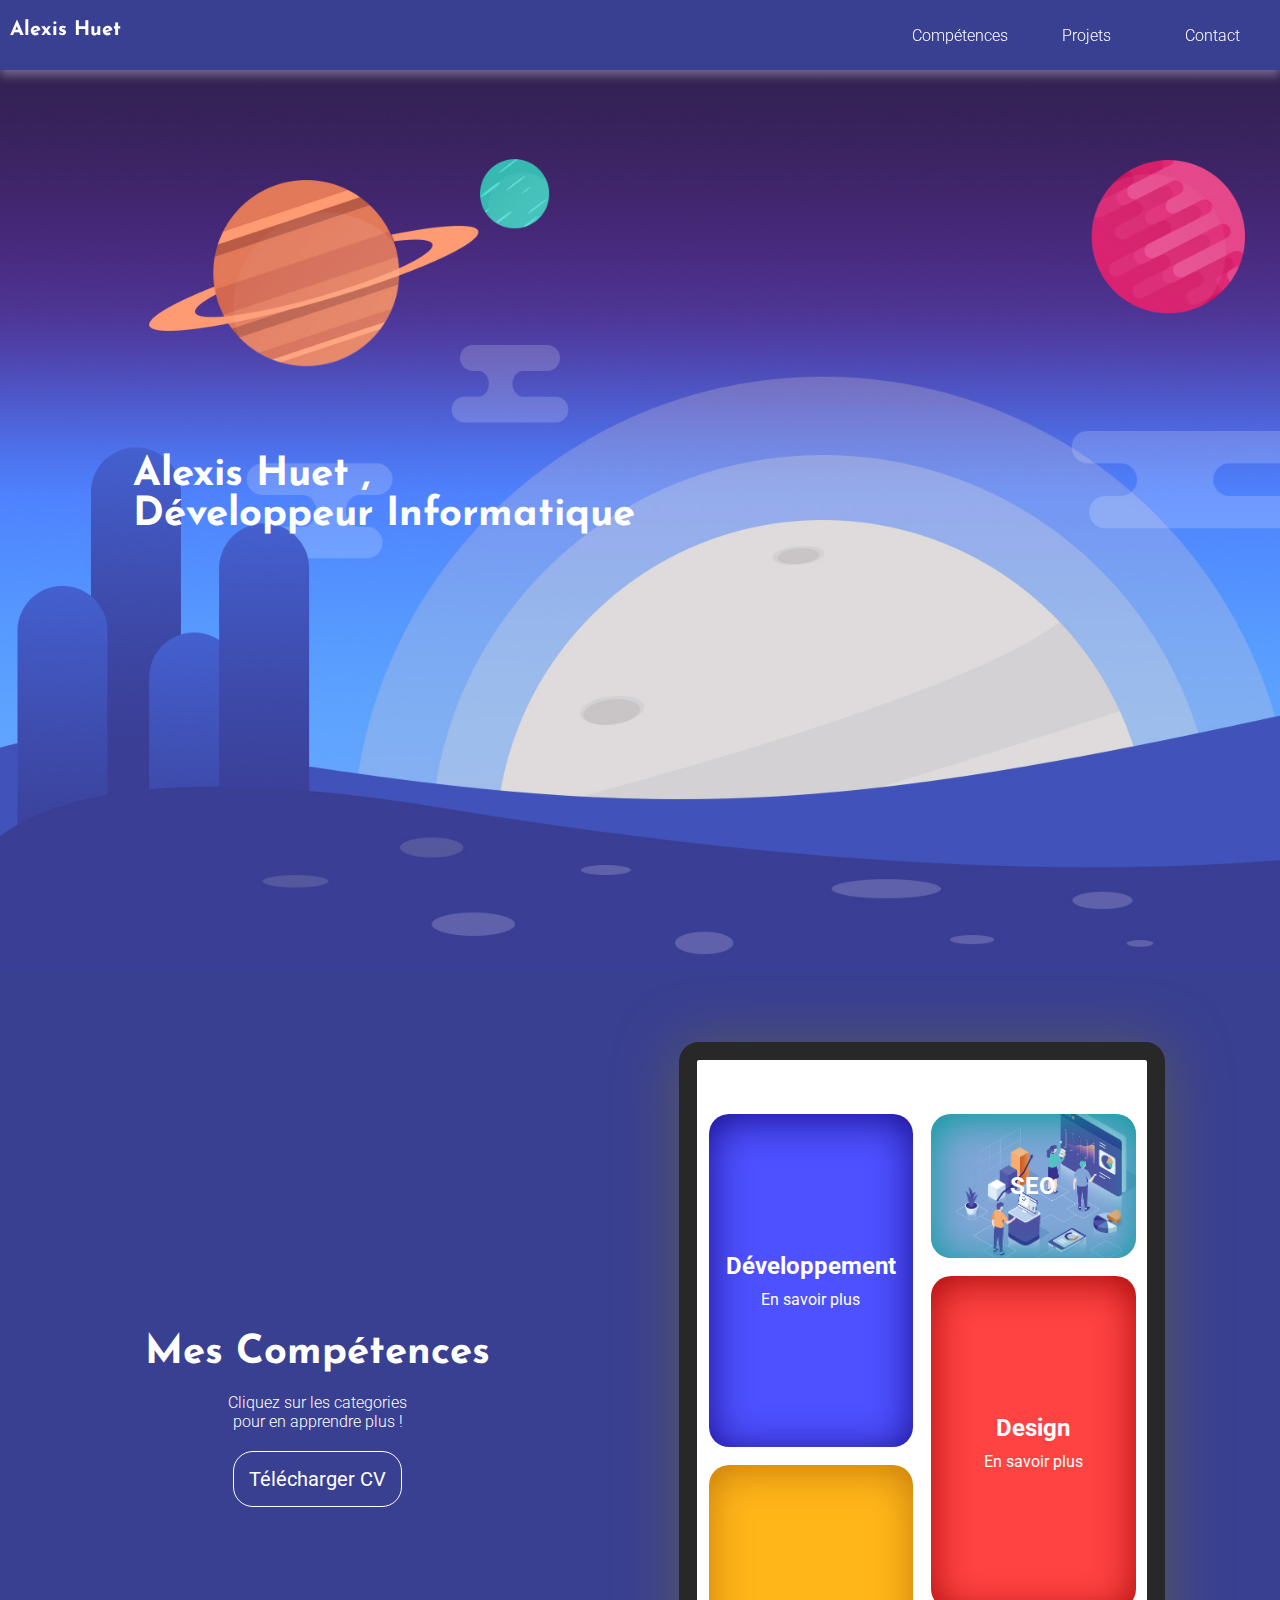
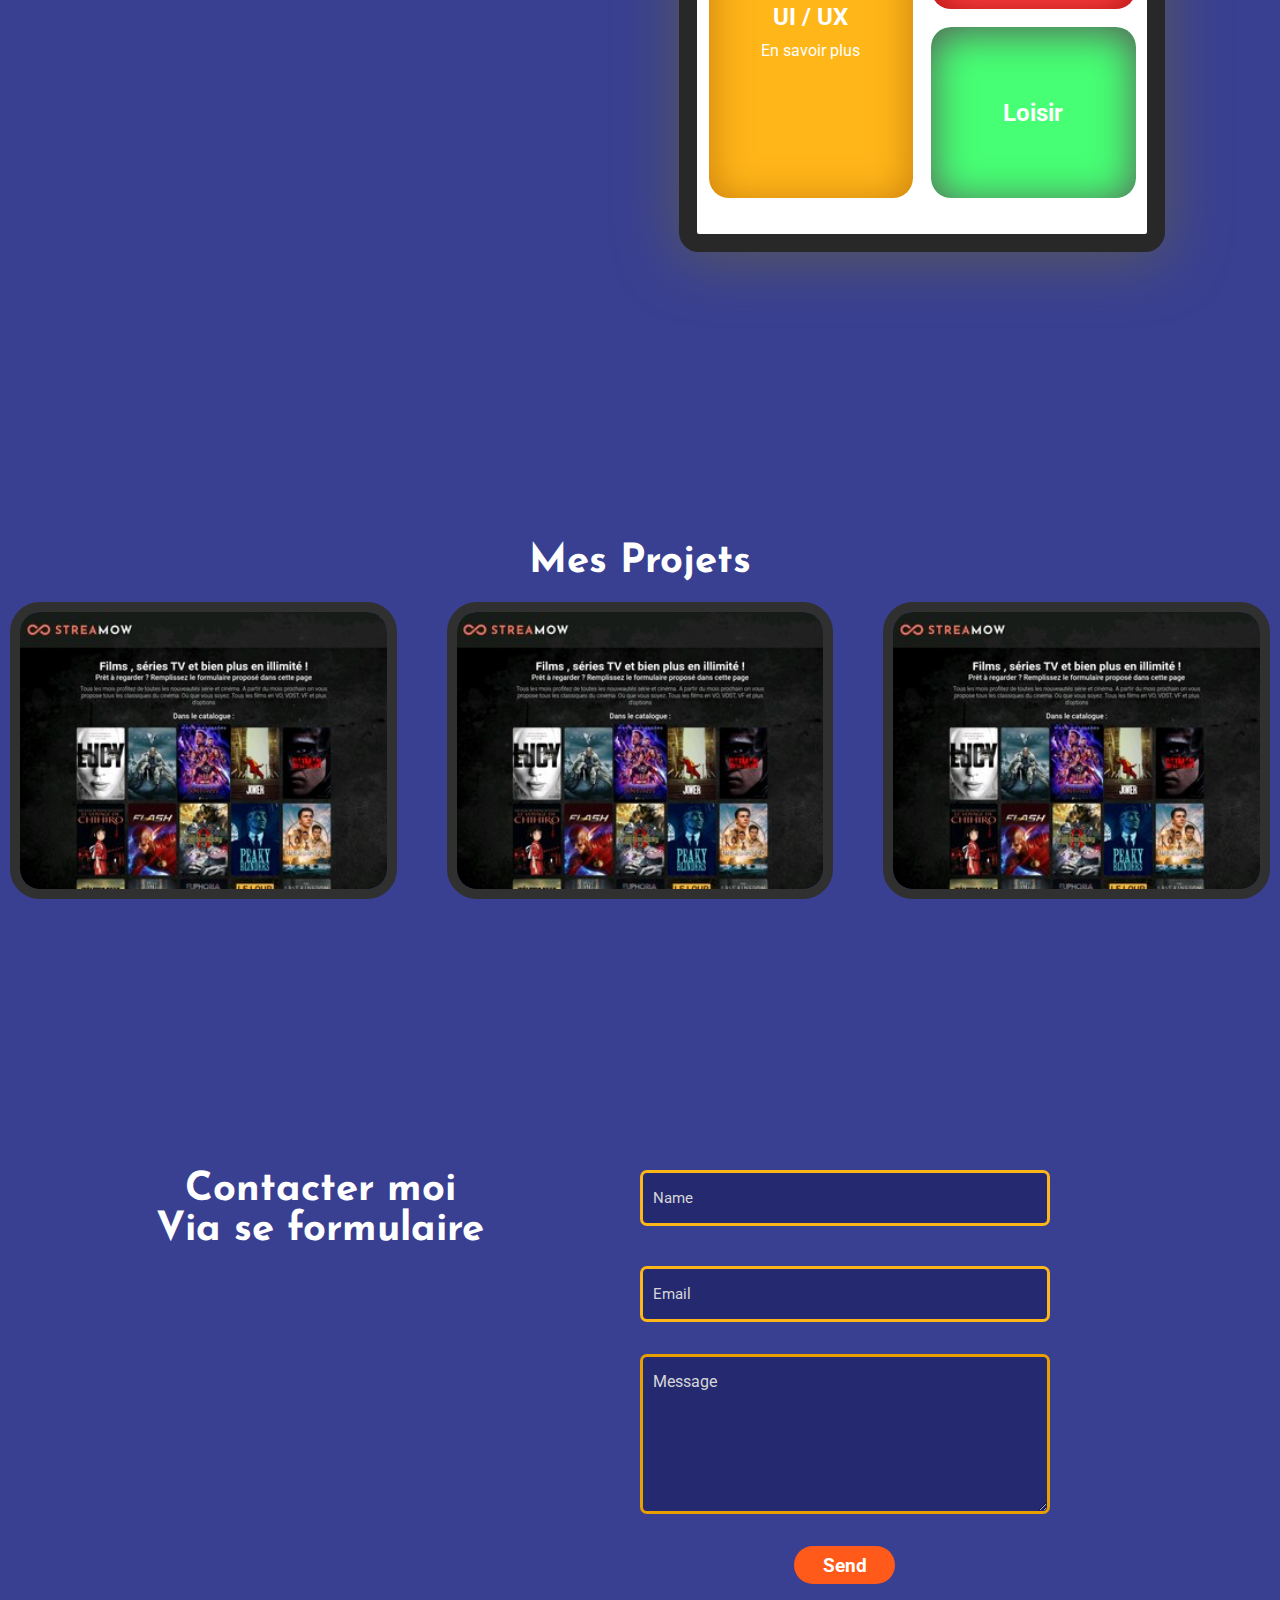
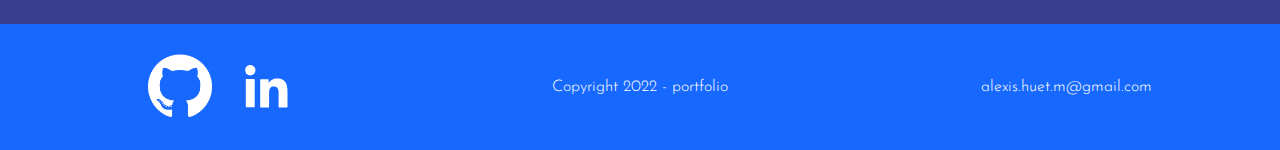
==== commit 6ce609d0: "Html linked" ====
--- a/index.html
+++ b/index.html
@@ -2,7 +2,10 @@
 <html lang="fr">
   <head>
     <meta charset="UTF-8" />
-    <meta name="description" content="Portfolio  - Alexis Huet - DEV - WEB - Développement web - full stack - recherche alternance">
+    <meta
+      name="description"
+      content="Portfolio  - Alexis Huet - DEV - WEB - Développement web - full stack - recherche alternance"
+    />
     <meta http-equiv="X-UA-Compatible" content="IE=edge" />
     <meta name="viewport" content="width=device-width, initial-scale=1.0" />
     <link rel="stylesheet" href="css/reset.css" />
@@ -22,30 +25,27 @@
   </head>
   <body>
     <header>
-      <a href=""><h1>Alexis Huet</h1></a>
+      <a href="#sec-home"><h1>Alexis Huet</h1></a>
       <nav>
         <ul>
-          <li><a href="index.html">Compétences</a></li>
-          <li><a href="portfolio.html">Projets</a></li>
-          <li><a href="contact.html">Contact</a></li>
-          
+          <li><a href="#sec-skills">Compétences</a></li>
+          <li><a href="#sec-project">Projets</a></li>
+          <li><a href="#sec-contact">Contact</a></li>
         </ul>
       </nav>
     </header>
     <main>
-      <section class="hero_banner">
+      <section class="hero_banner" id="sec-home">
         <h2>
           Alexis Huet ,<br />
           Développeur Informatique
         </h2>
-        <p></p>
-        <a href="">Contact me</a>
       </section>
-      <section class="skills">
+      <section class="skills" id="sec-skills">
         <div class="myskills">
           <h2>Mes Compétences</h2>
           <p>Cliquez sur les categories<br />pour en apprendre plus !</p>
-          <button>Télécharger CV</button>
+          <a href="asset/CV_alexis_huet.pdf" download>Télécharger CV</a>
         </div>
 
         <ul class="cards-dis">
@@ -73,17 +73,21 @@
           </li>
         </ul>
       </section>
-      <section class="my_projects">
+      <section class="my_projects" id="sec-project">
         <h2>Mes Projets</h2>
         <ul class="grid_projects">
           <li>
             <img src="asset/strmw.jpeg" alt="Streamow site de streaming" />
           </li>
-          <li><img src="asset/strmw.jpeg" alt="" /></li>
-          <li><img src="asset/strmw.jpeg" alt="" /></li>
+          <li>
+            <img src="asset/strmw.jpeg" alt="" />
+          </li>
+          <li>
+            <img src="asset/strmw.jpeg" alt="" />
+          </li>
         </ul>
       </section>
-      <section class="contact">
+      <section class="contact" id="sec-contact">
         <h2>
           Contacter moi <br />
           Via se formulaire
@@ -105,6 +109,8 @@
       <p>Copyright 2022 - portfolio</p>
       <p>alexis.huet.m@gmail.com</p>
     </footer>
+    
     <script src="js/modal.js"></script>
+    <script src="https://smtpjs.com/v3/smtp.js"></script>
   </body>
 </html>
--- a/css/main.css
+++ b/css/main.css
@@ -3,4 +3,8 @@
 
 body{
     background-color: var(---font-dark-color);
+    
+}
+*{
+    scroll-behavior: smooth;
 }--- a/css/hero_ban.css
+++ b/css/hero_ban.css
@@ -32,9 +32,9 @@
     border: 0.1em solid #fff;
     position: absolute;
     top: 65%;
-    left: 20%;
+    left: 10%;
     padding: 1em;
-    border-radius: 4em 4em 4em 4em;
+    border-radius: 2rem;
 }
 .hero_banner>a:hover{
     transition: ease-in-out 0.3s;
--- a/css/myskills.css
+++ b/css/myskills.css
@@ -31,4 +31,17 @@
     padding: 1em;
     border-radius: 4em 4em 4em 4em;
 }
+.myskills>a{
+    font-size: 2rem;
+    padding: 1.5rem;
+    border-radius: 2rem;
+    border: thin #fff solid;
+    color: #fff;
+}
+.myskills>a:hover{
+    transition: 0.3s ease-in-out;
+    background-color: #fff;
+    color: rgb(58, 64, 145);
+    
+}
 
--- a/css/modal.css
+++ b/css/modal.css
@@ -46,6 +46,7 @@
     flex-direction: column;
     align-items: center;
     gap: 1rem;
+    overflow-y: scroll;
 }
 
 .db-dev>h4{
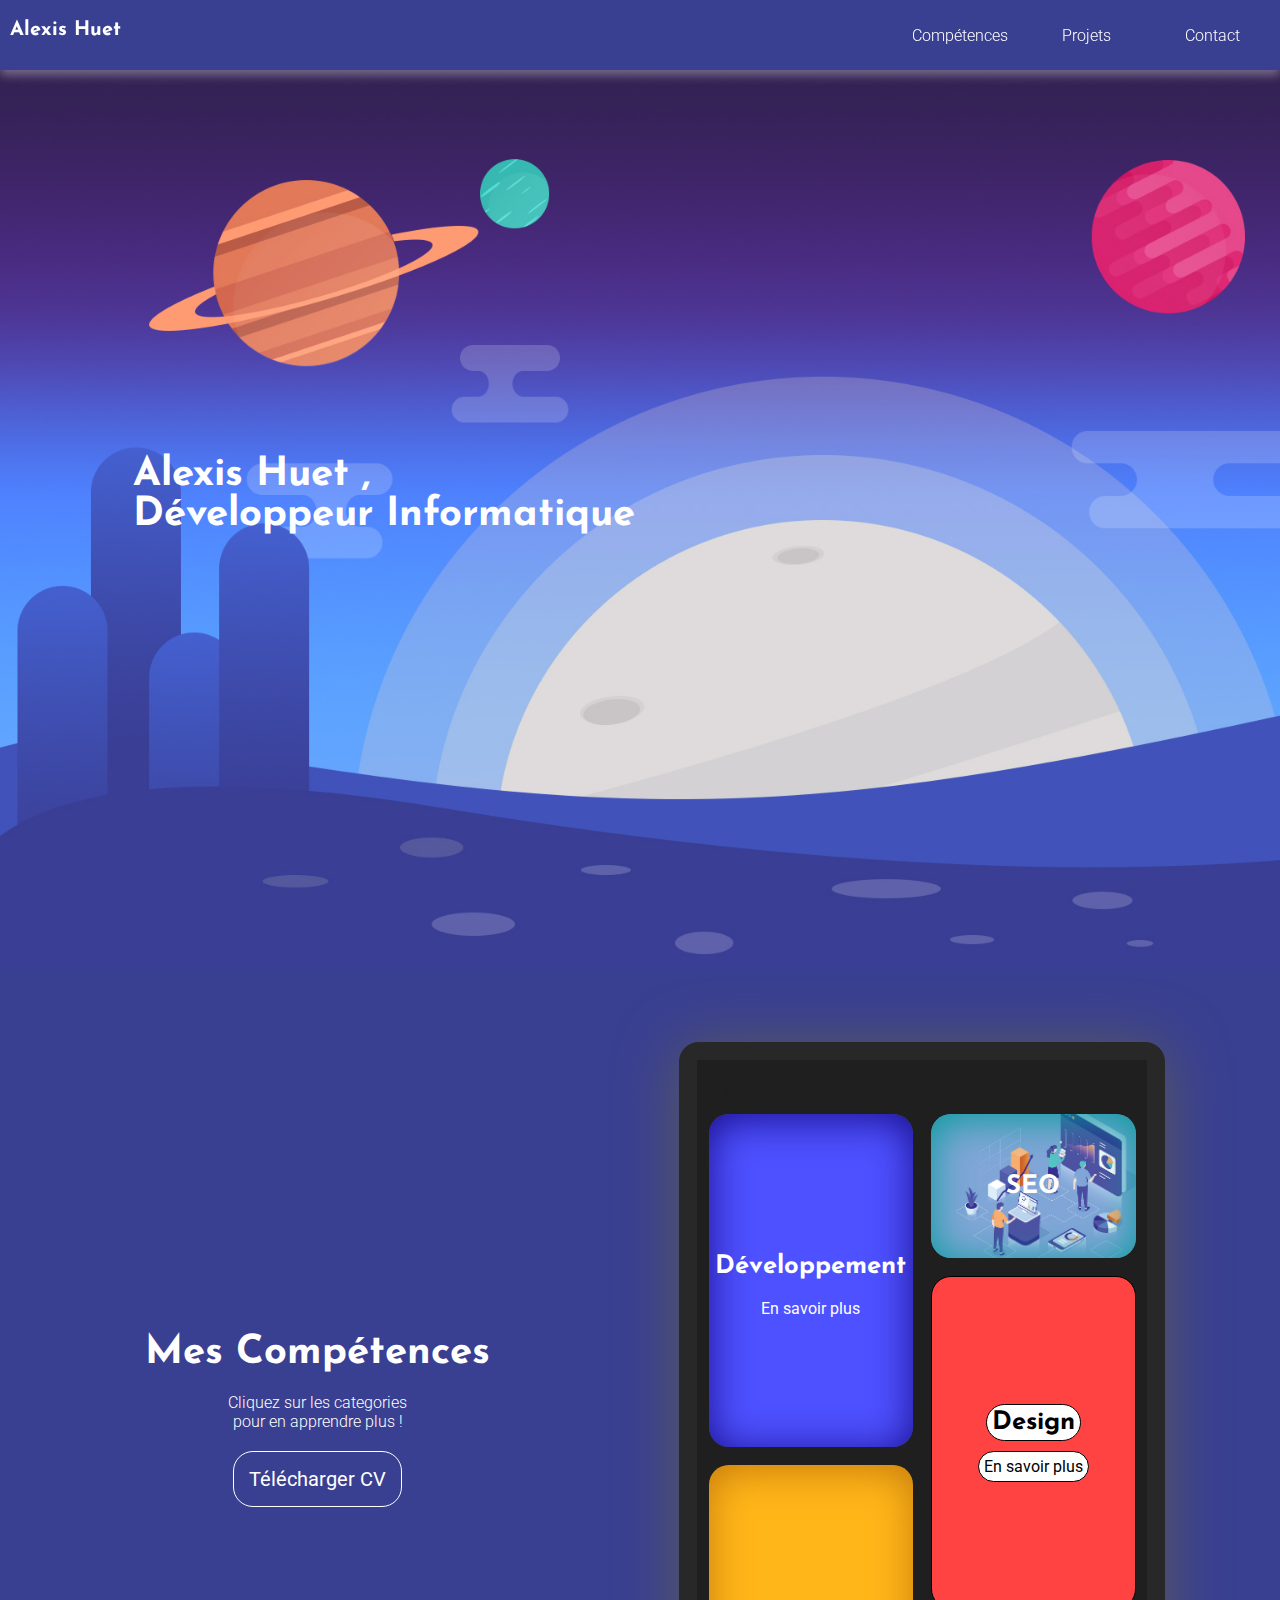
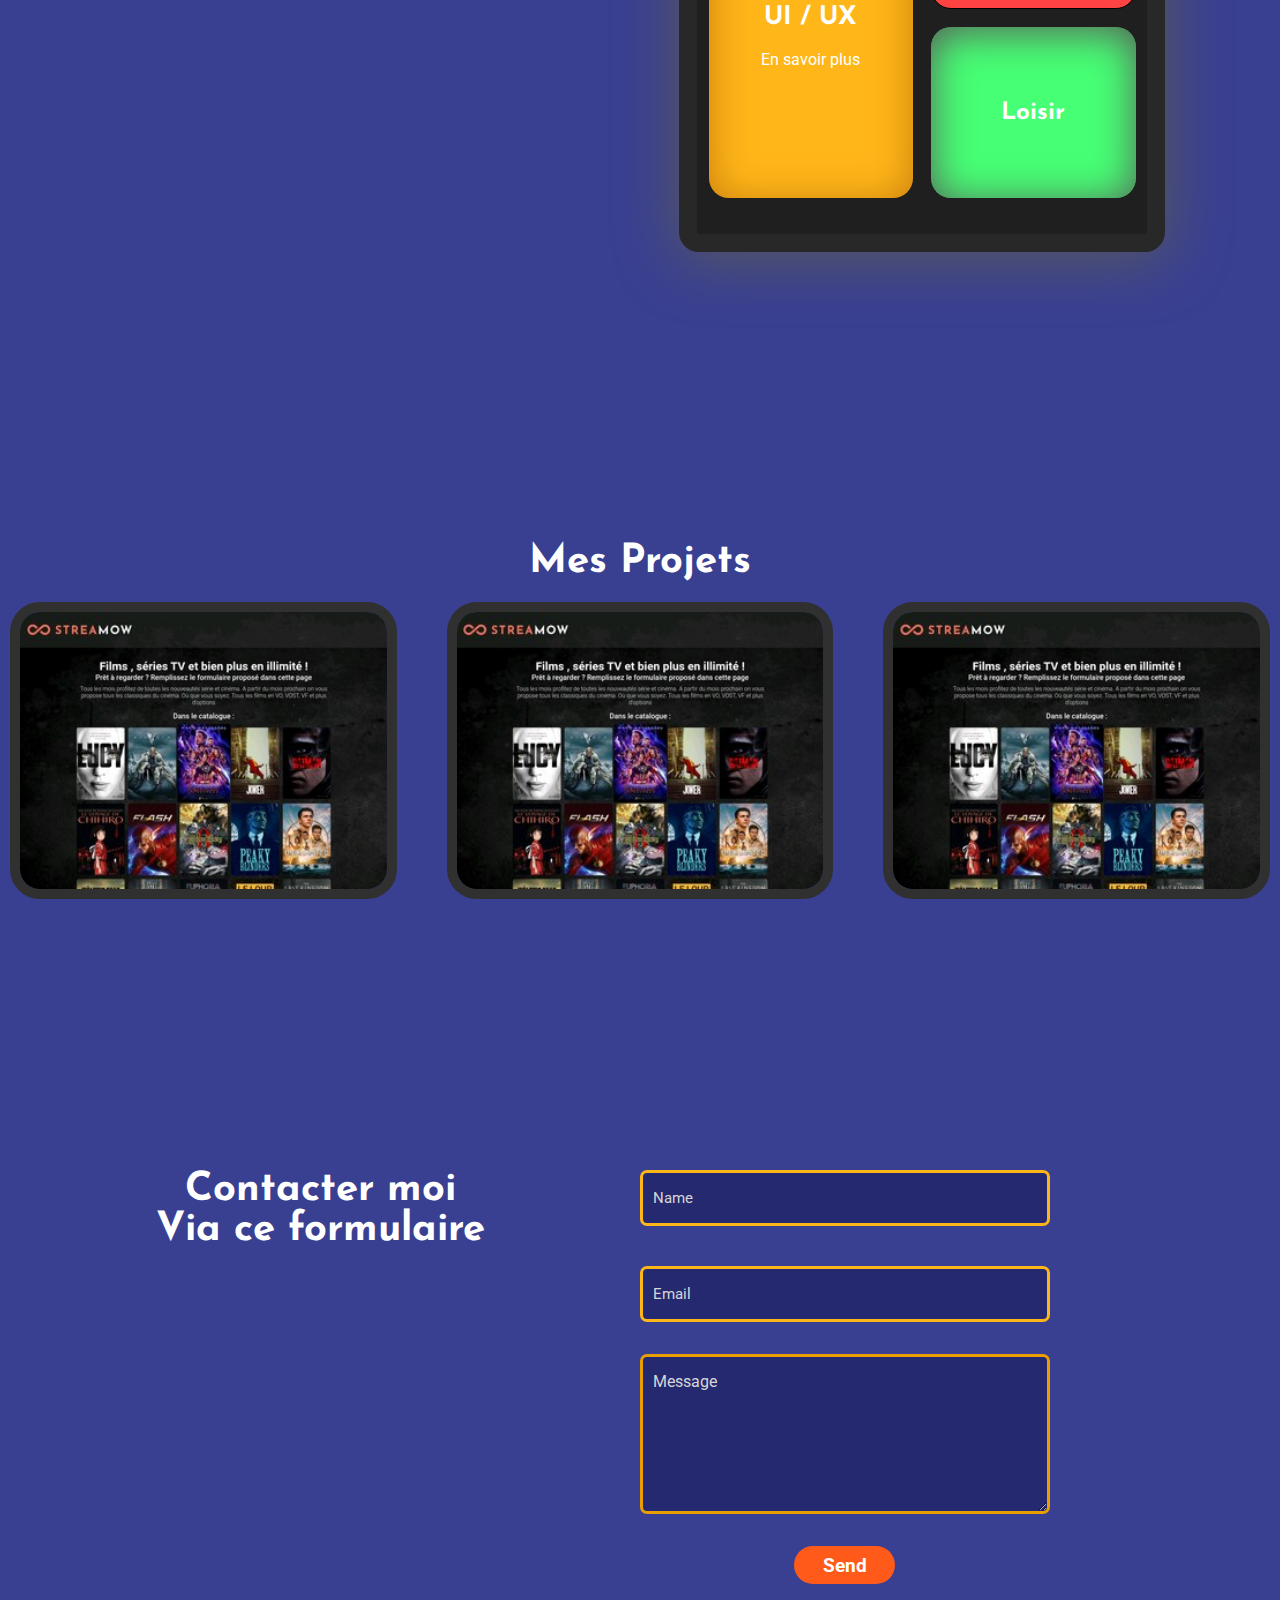
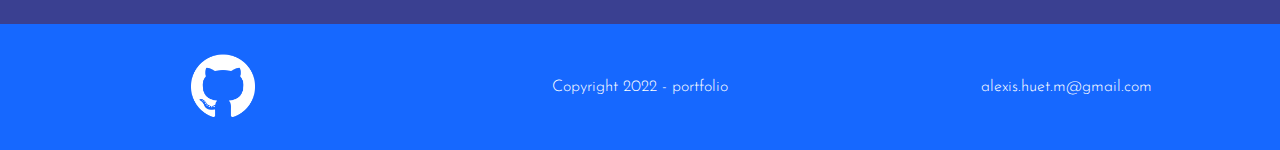
==== commit cfc5a9a9: "change bc skills" ====
--- a/index.html
+++ b/index.html
@@ -80,17 +80,17 @@
             <img src="asset/strmw.jpeg" alt="Streamow site de streaming" />
           </li>
           <li>
-            <img src="asset/strmw.jpeg" alt="" />
+            <img src="asset/strmw.jpeg" alt="Streamow site de streaming" />
           </li>
           <li>
-            <img src="asset/strmw.jpeg" alt="" />
+            <img src="asset/strmw.jpeg" alt="Streamow site de streaming" />
           </li>
         </ul>
       </section>
       <section class="contact" id="sec-contact">
         <h2>
           Contacter moi <br />
-          Via se formulaire
+          Via ce formulaire
         </h2>
         <form action="/test.html">
           <input type="text" name="name" placeholder="Name" />
@@ -102,8 +102,7 @@
     </main>
     <footer>
       <div>
-        <a href=""><img src="asset/Github.png" alt="Github" /></a>
-        <a href=""><img src="asset/linkedin.svg" alt="Linkedin" /></a>
+        <a href="https://github.com/Lahuts"><img src="asset/Github.png" alt="Github" /></a>
       </div>
 
       <p>Copyright 2022 - portfolio</p>
@@ -111,6 +110,5 @@
     </footer>
     
     <script src="js/modal.js"></script>
-    <script src="https://smtpjs.com/v3/smtp.js"></script>
   </body>
 </html>
--- a/css/card.css
+++ b/css/card.css
@@ -20,23 +20,29 @@
     
 }
 .card:hover{
-    opacity: 0.8;
-    transition: all  ease-in-out 0.5s;
+    background-image: 
+      linear-gradient(
+        rgba(255, 252, 174, 0.784), 
+        rgba(112, 122, 181, 0.6));
+
+    transition: all  ease-in-out 0.3s;
 }
 .cards-dis>*{
     cursor:pointer;
 }
 .cards-dis>*>h3{
-    font-size: 2.4rem;
+    font-size: 2vw;
     font-weight: 700;
-    color: #fff;
+    color: rgb(255, 255, 255);
+    font-family: var(---title-font-family);
+    padding: 1rem;
     text-align: center;
     margin:0;
 }
 .cards-dis>*>p{
     font-size: 1.6rem;
     font-weight: 400;
-    color: #fff;
+    color: rgb(255, 255, 255);
     text-align: center;
     margin:0;
 }
@@ -59,7 +65,7 @@
 }
 .border{
     border: solid rgb(40, 40, 40) 2vh;
-    background-color: #fff;
+    background-color: rgb(31, 31, 31);
     border-radius: 2em;
     height: 90vh;
     width: 38vw;
@@ -115,11 +121,19 @@
     top: 34%;
     left: 45%;
     background-color: rgb(255, 67, 67);
-    background-image: url(https://aldraskaii.info/wp-content/uploads/2016/10/Logo-Design-Ireland1.jpg);
+    background-image: url(https://weekvanhetontwerp.nl/wp-content/uploads/2020/02/ds121.jpg);
     background-size: cover;
     background-position: center;
-    box-shadow: inset rgb(165, 9, 9) 0 0.5em 4em 0 ;
+    border: thin solid black;
     
+    
+}
+.card-ur>h3,.card-ur>p{
+    border: thin solid black;
+    padding: 0.5rem;
+    color: #000;
+    background-color: #fff;
+    border-radius: 2rem;
 }
 
 @media (max-width: 820px) {
@@ -162,8 +176,15 @@
 .cards-dis>*>h3{
     font-size: 2.0rem;
     font-weight: 700;
-    color: #fff;
+    color: rgb(255, 255, 255);
     text-align: center;
     margin:0;
 }
+.card-ur>h3,.card-ur>p{
+    border: thin solid black;
+    padding: 0.5rem;
+    color: #000;
+    background-color: #fff;
+    border-radius: 2rem;
+}
 }--- a/css/modal.css
+++ b/css/modal.css
@@ -22,7 +22,7 @@
     content: ' ';
     height: 1.5em;
     width: 0.2em;
-    background-color: rgb(255, 255, 255);
+    background-color: #1f1f1f;
   }
   .exit:before {
     top: -25%;
@@ -31,6 +31,9 @@
   .exit:after {
     top: 23%;
     transform: rotate(-45deg);
+  }
+  .exit-active::before,.exit-active::after{
+      background-color: #fff;;
   }
 
   /*Dev*/
@@ -41,7 +44,7 @@
     z-index: 1;
     transition:all ease-in-out 0.5s;
     overflow: hidden;
-    background-color: rgb(255, 255, 255);
+    background-color: rgb(31, 31, 31);
     display: flex;
     flex-direction: column;
     align-items: center;
@@ -86,7 +89,7 @@
     background-color: #fff;
     border-radius: 1rem;
 }
-.dis-dev>li>figure>figcaption>h5{
+.dis-dev>li>figure>figcaption>h6{
     font-size: 2rem;
     font-weight: 700;
     color: rgb(255, 255, 255);
@@ -122,6 +125,7 @@
     font-family: var(---title-font-family);
     font-size: 2rem;
     margin : 0.5rem;
+    color: #fff;
     
 }
 .dis-graph>li{
--- a/css/footer.css
+++ b/css/footer.css
@@ -7,6 +7,10 @@
     background-color: rgb(22, 104, 255);
     justify-content: center;
     align-items: center;
+}
+footer>div>a{
+    width: 100%;
+    height: 100%;
 }
 footer>div>a>img{
     width: 5vw;
@@ -19,8 +23,9 @@
     color: #fff;
     vertical-align: bottom;
 }
-footer>div>a:hover{
-    box-shadow: 0 0.5rem 1rem 0 #f7f4f45d;
+footer>div>a>img:hover{
+    filter:invert();
+    transition:0.3s;
 }
 
 
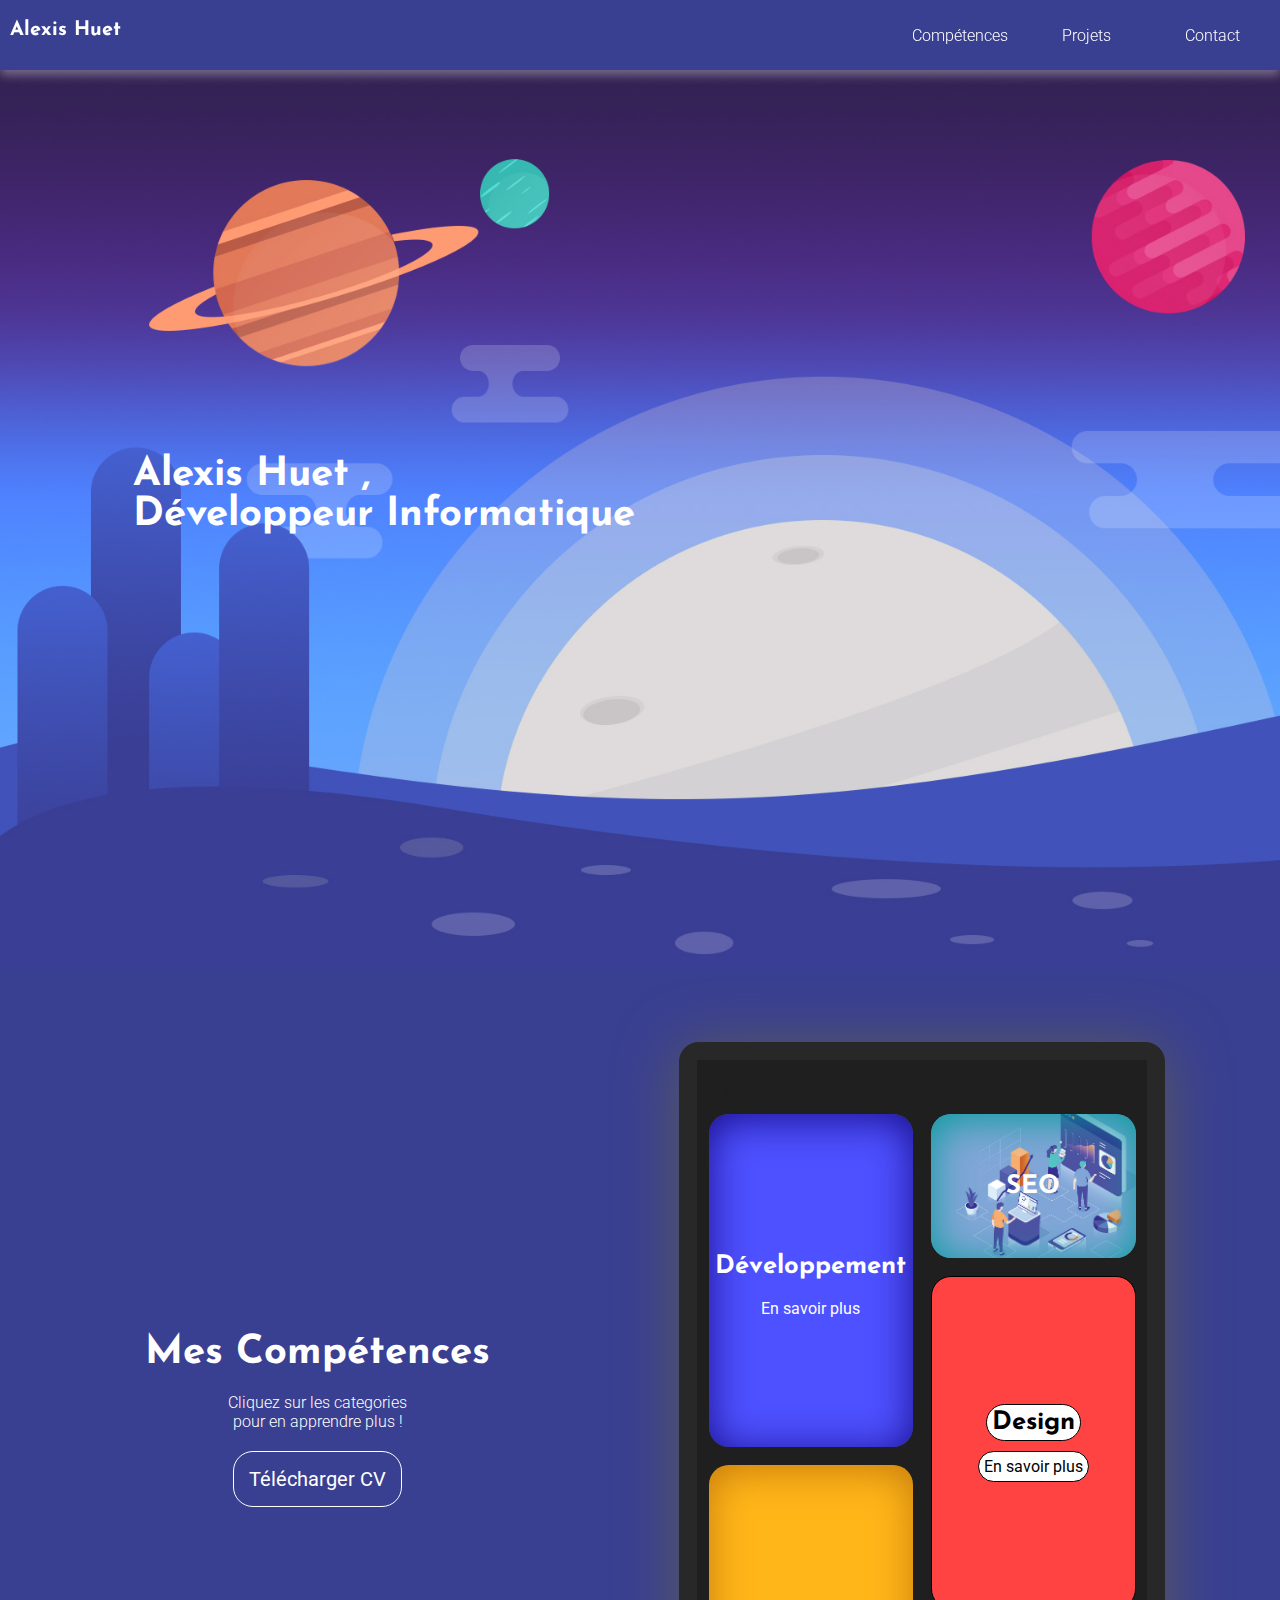
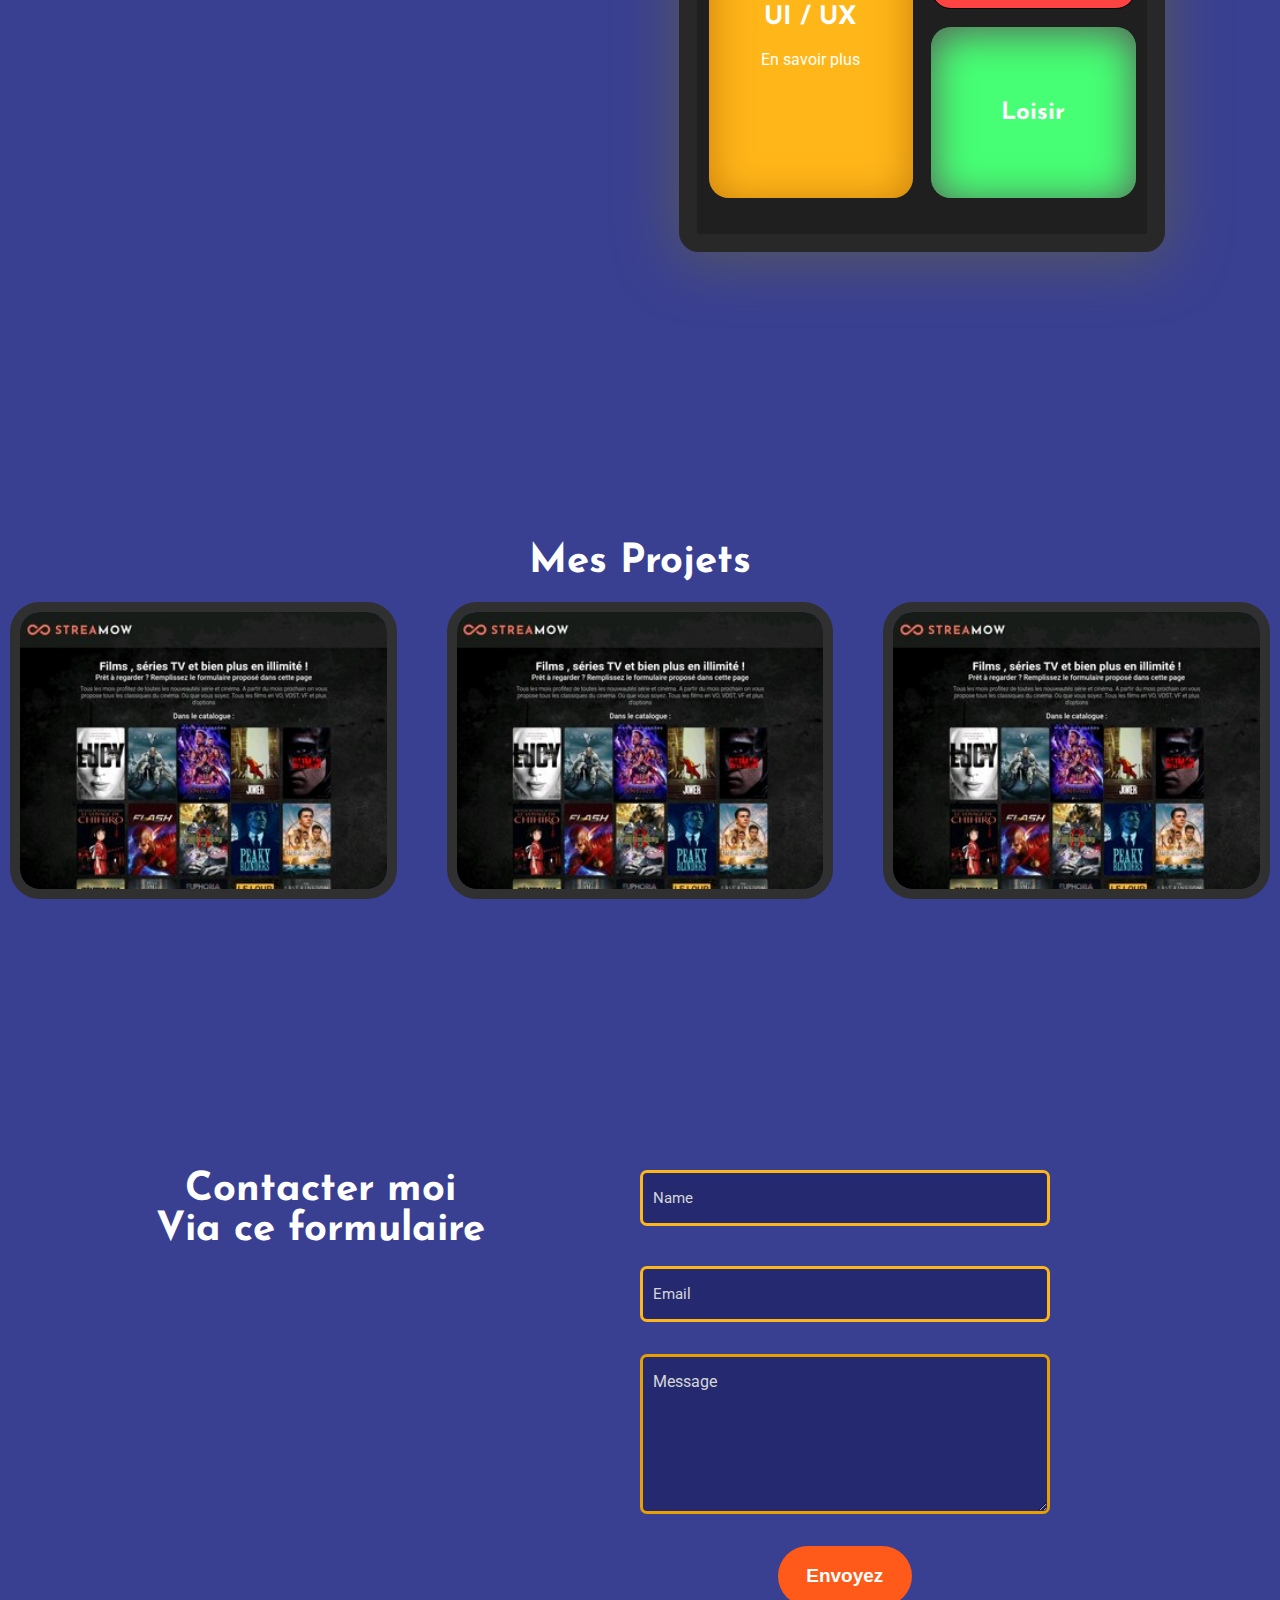
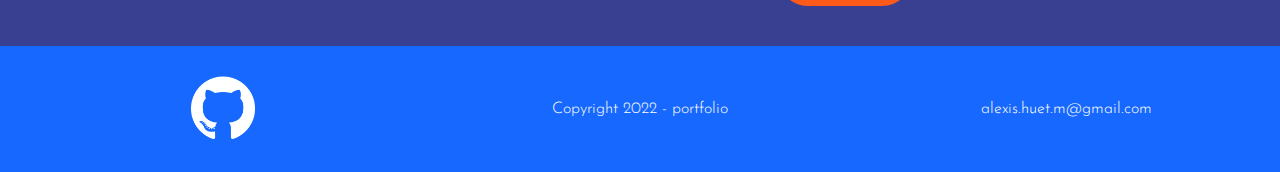
==== commit ae540f42: "adding cdn for mailing + manifest + favicon" ====
--- a/index.html
+++ b/index.html
@@ -20,6 +20,8 @@
     <link rel="stylesheet" href="css/project.css" />
     <link rel="stylesheet" href="css/contact.css" />
     <link rel="stylesheet" href="css/footer.css" />
+    <link rel="icon" href="favicon/FAVICON.ico" />
+    <link rel="manifest" href="/manifest.webmanifest">
 
     <title>Portfolio</title>
   </head>
@@ -93,10 +95,10 @@
           Via ce formulaire
         </h2>
         <form action="/test.html">
-          <input type="text" name="name" placeholder="Name" />
-          <input type="email" name="email" placeholder="Email" />
-          <textarea name="message" placeholder="Message"></textarea>
-          <input type="submit" value="Send" />
+          <input type="text" name="name" placeholder="Name" id="name" />
+          <input type="email" name="email" placeholder="Email" id="email"/>
+          <textarea name="message" placeholder="Message" id="message"></textarea>
+          <button type="button" id="send">Envoyez</button>
         </form>
       </section>
     </main>
@@ -109,6 +111,7 @@
       <p>alexis.huet.m@gmail.com</p>
     </footer>
     
-    <script src="js/modal.js"></script>
+    <script src="js/app.js"></script>
+    <script src="https://smtpjs.com/v3/smtp.js"></script>
   </body>
 </html>
--- a/css/contact.css
+++ b/css/contact.css
@@ -55,7 +55,7 @@
     color: #fff;
 
 }
-.contact>form>input:last-child{
+.contact>form>button{
     margin-bottom: 4rem;
     background-color: rgb(255, 90, 25);
     color: #fff;
@@ -64,7 +64,7 @@
     font-size: 1.9rem;
     box-shadow: inset rgba(241, 103, 103, 0) 0 0.5em 1em 0;
     border: none;
-    padding: 0em 1.5em 0em 1.5em;; 
+    padding: 1em 1.5em 1em 1.5em;; 
     border-radius: 4rem 4rem 4rem 4rem;
     font-weight: 700;
     width: fit-content;
@@ -72,9 +72,9 @@
 
 }
 
-.contact>form>input:last-child:hover{
+.contact>form>button:hover{
     transition: ease-in-out 0.3s;
-    background-color: rgb(255, 90, 25);
+    background-color: rgb(211, 6, 6);
     
 }
 @media screen and (max-width: 820px){
